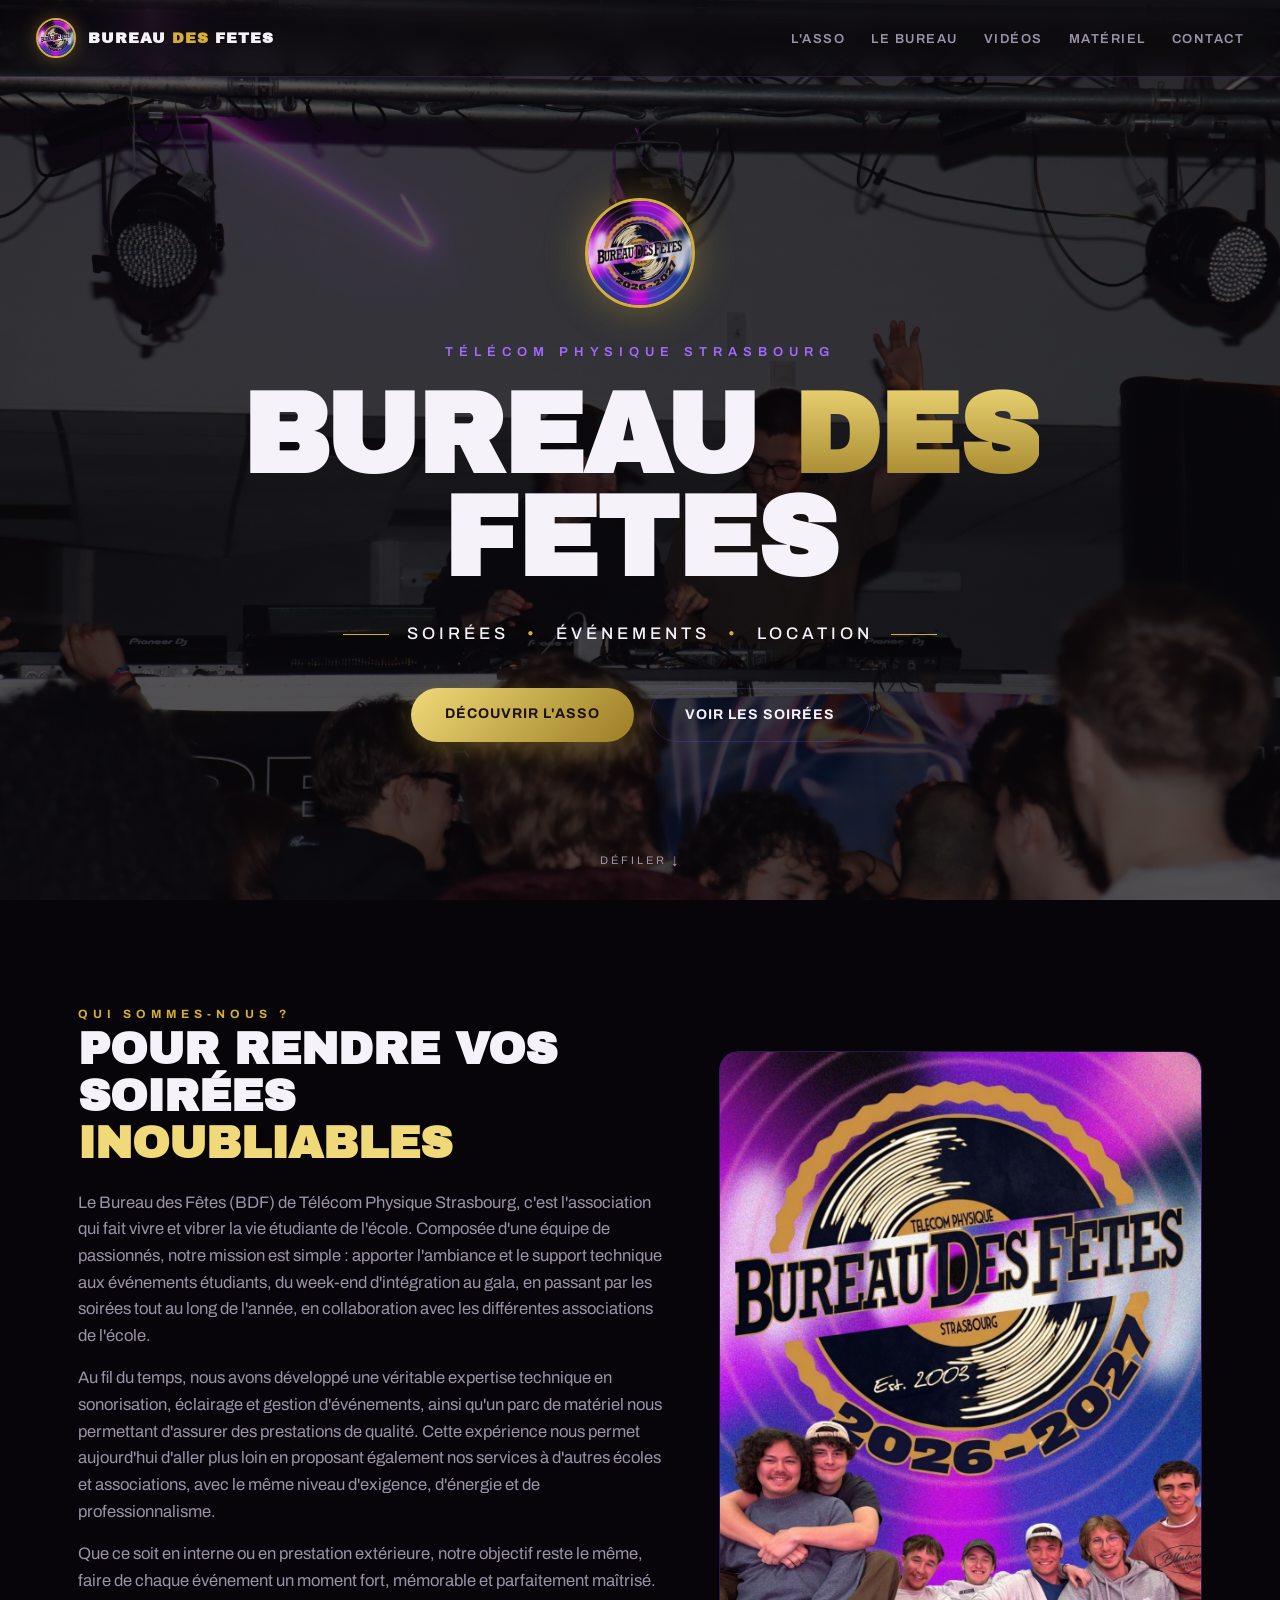
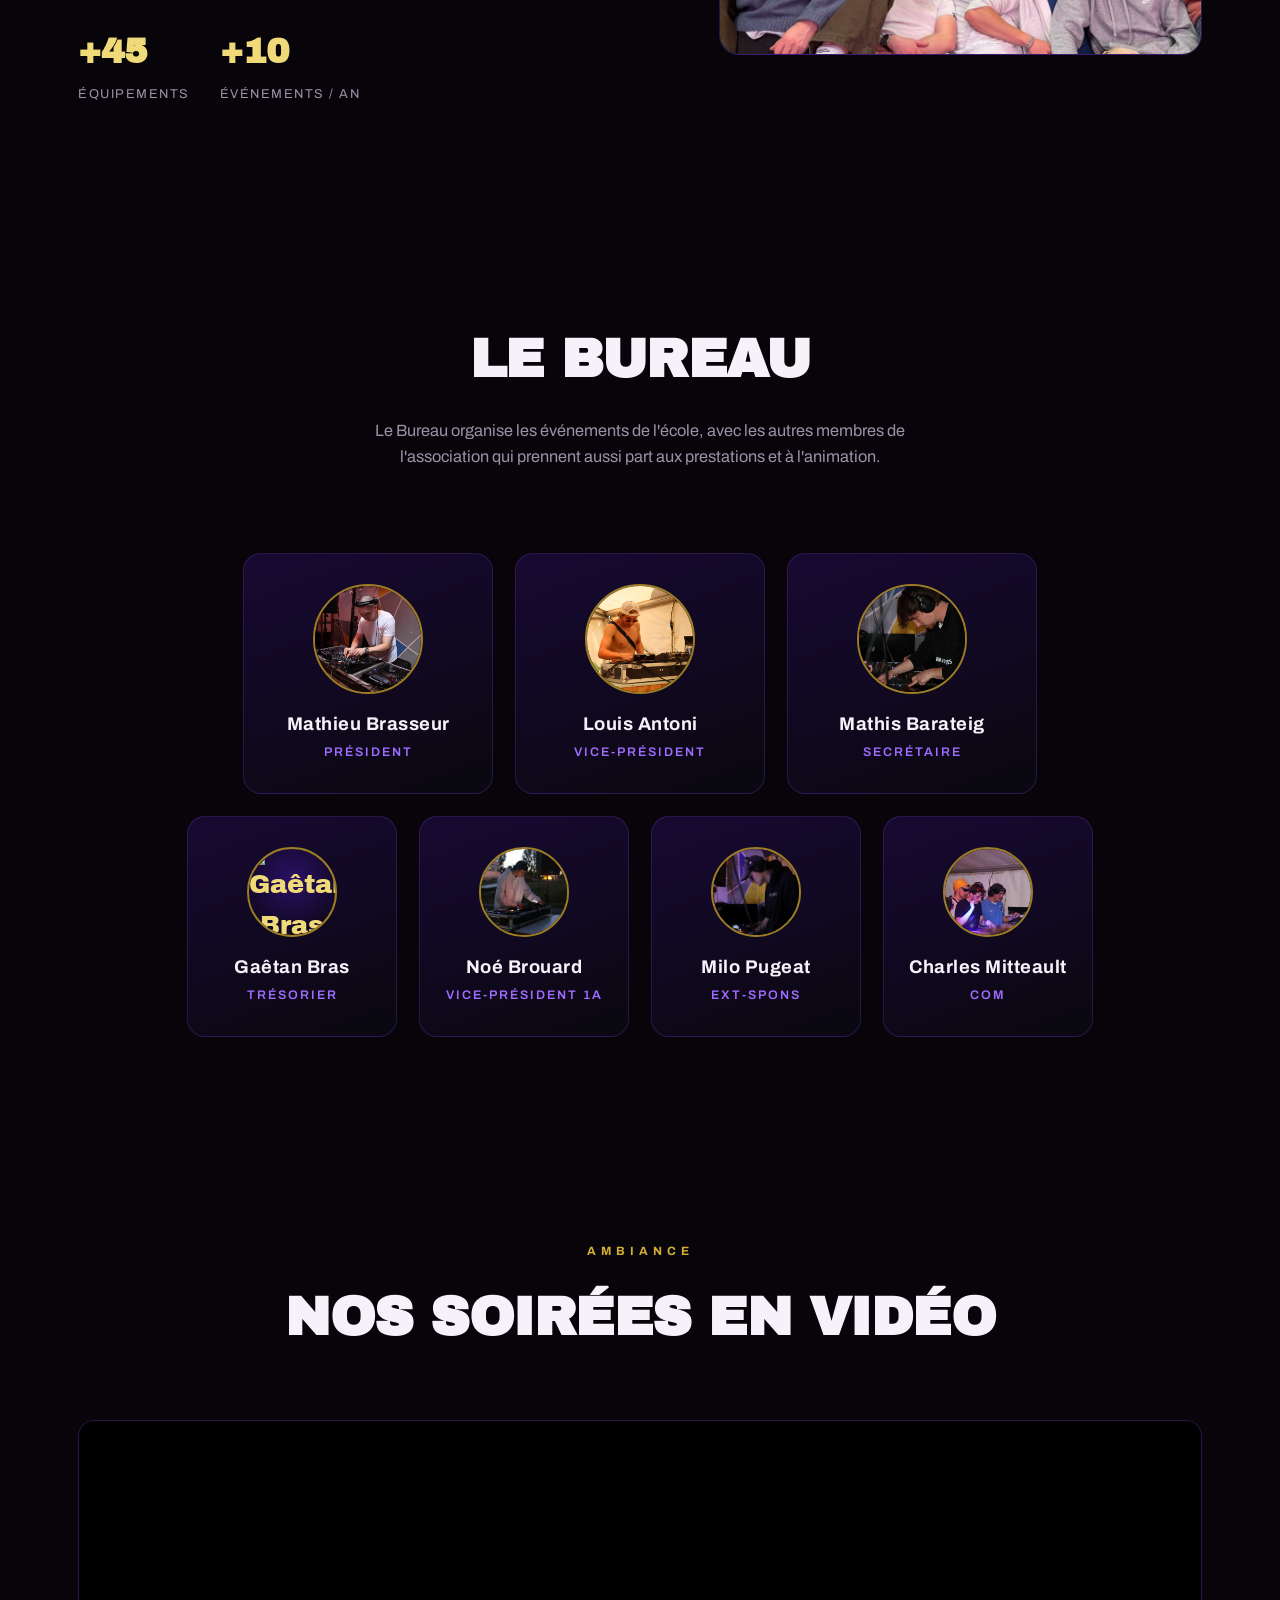
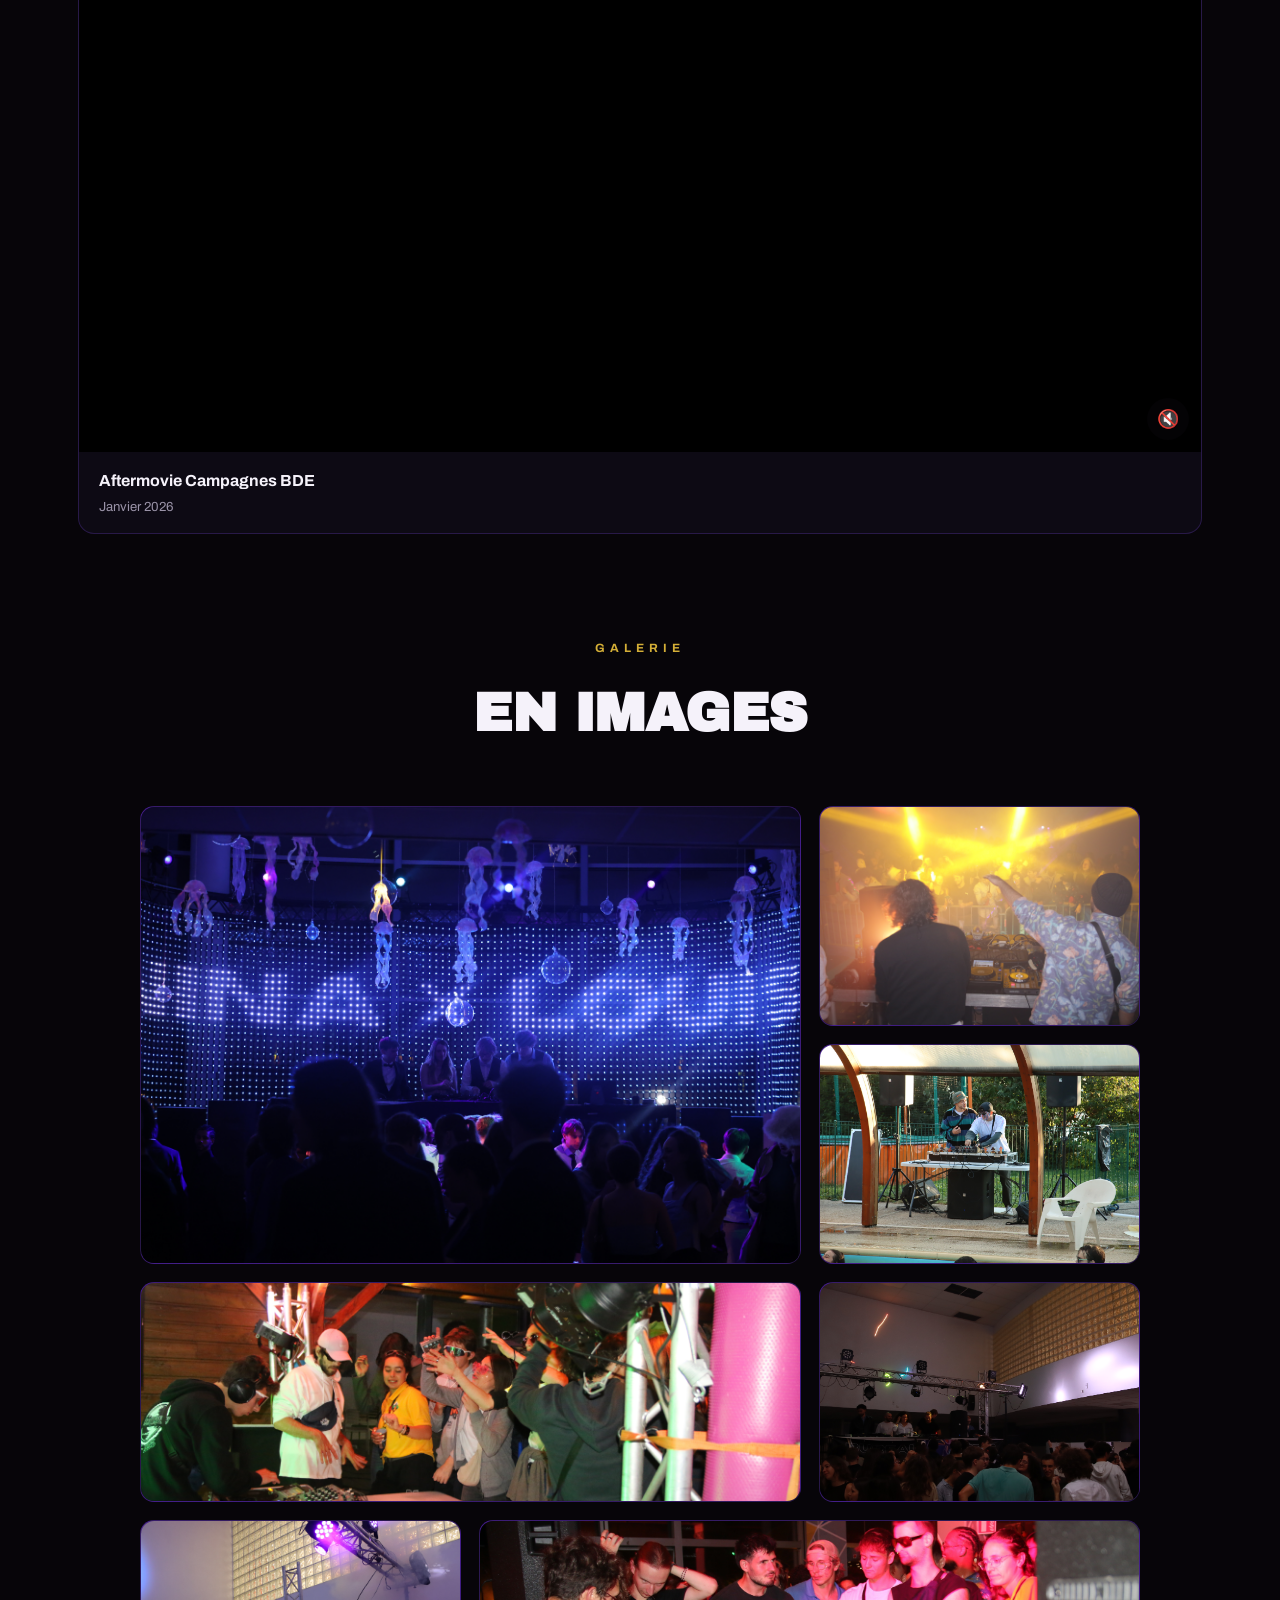
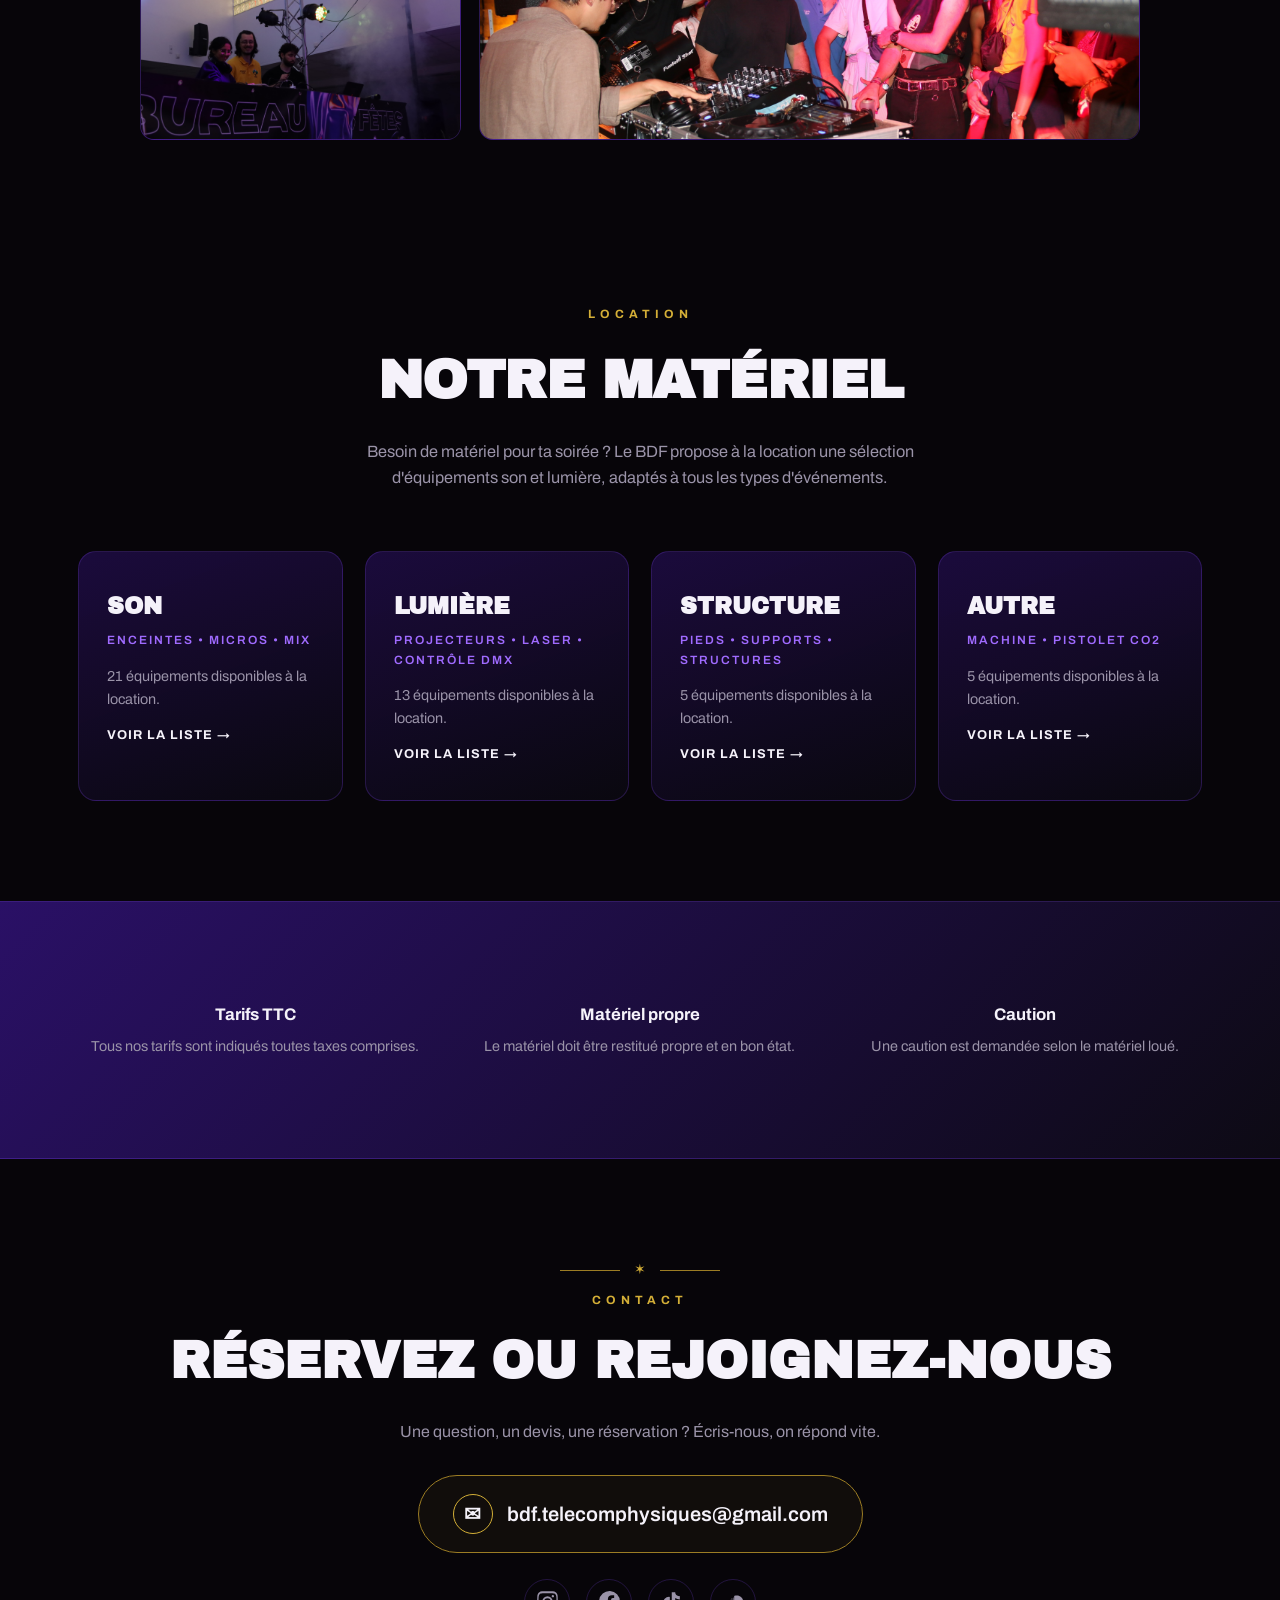
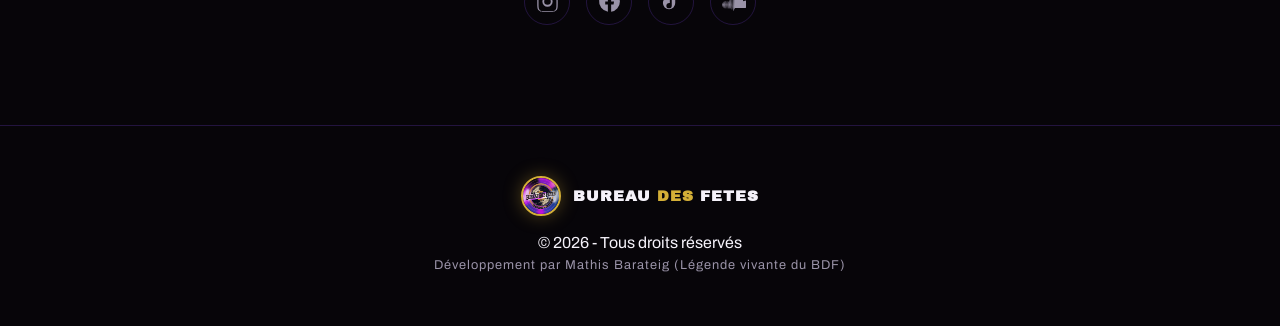
==== index.html @ 9fead6fb "initial commit" ====
<!DOCTYPE html>
<html lang="fr">
<head>
<meta charset="UTF-8">
<meta name="viewport" content="width=device-width, initial-scale=1.0">
<title>Bureau des Fetes — Télécom Physique Strasbourg</title>
<link rel="preconnect" href="https://fonts.googleapis.com">
<link rel="preconnect" href="https://fonts.gstatic.com" crossorigin>
<link href="https://fonts.googleapis.com/css2?family=Archivo:wght@400;500;600;700;800;900&family=Archivo+Black&display=swap" rel="stylesheet">
<link rel="stylesheet" href="style.css">
</head>
<body>
<div class="bg-fx"><div class="blob b1"></div><div class="blob b2"></div><div class="blob b3"></div></div>
<div class="grain"></div>
<nav id="nav"></nav>

<header class="hero">
  <div id="heroSeal"></div>
  <p class="eyebrow">Télécom Physique Strasbourg</p>
  <h1>Bureau <span class="gold">des </span>Fetes</h1>
  <div class="tagline"><span class="line"></span><span>Soirées</span><span class="dot">&bull;</span><span>Événements</span><span class="dot">&bull;</span><span>Location</span><span class="line"></span></div>
  <div class="cta-row">
    <a href="#asso" class="btn btn-gold">Découvrir l'asso</a>
    <a href="#videos" class="btn btn-ghost">Voir les soirées</a>
  </div>
  <div class="scroll-hint">Défiler &darr;</div>
</header>

<section id="asso">
  <div class="wrap">
    <div class="intro">
      <div>
        <span class="sec-tag">Qui sommes-nous ?</span>
        <h2>Pour rendre vos soirées <span class="gold">inoubliables</span></h2>
        <p>Le Bureau des Fêtes (BDF) de Télécom Physique Strasbourg, c'est l'association qui fait vivre et vibrer la vie étudiante de l'école.
        Composée d'une équipe de passionnés, notre mission est simple : apporter l'ambiance et le support technique aux événements étudiants, du week-end d'intégration au gala, en passant par les soirées tout au long de l'année, en collaboration avec les différentes associations de l'école.</p>
        <p>Au fil du temps, nous avons développé une véritable expertise technique en sonorisation, éclairage et gestion d'événements, ainsi qu'un parc de matériel nous permettant d'assurer 
        des prestations de qualité. Cette expérience nous permet aujourd'hui d'aller plus loin en proposant également nos services à d'autres écoles et associations, avec le même niveau d'exigence, d'énergie et de professionnalisme.</p>
        <p>Que ce soit en interne ou en prestation extérieure, notre objectif reste le même, faire de chaque événement un moment fort, mémorable et parfaitement maîtrisé.</p>

        <div class="stats">
          <div class="stat"><b>+45</b><span>Équipements</span></div>
          <div class="stat"><b>+10</b><span>Événements / an</span></div>
        </div>
      </div>
      <div class="intro-card"><img src="photos/Bureau/bureau_logo_BDF.jpeg"></div>
    </div>
  </div>
</section>

<section id="bureau">
  <div class="team">
    <div class="sec-head"><h2>Le Bureau</h2>
      <p>Le Bureau  organise les événements de l'école, avec les autres membres de l'association qui prennent aussi part aux prestations et à l'animation.</p></div>
  <div class="team-row">
    <div class="member big"><img src="photos/Bureau/Brasseur_BDF.JPG" class="avatar" alt="Mathieu Brasseur"><h4>Mathieu Brasseur</h4><div class="role">Président</div></div>
    <div class="member big"><img src="photos/Bureau/Louis_BDF.JPG" class="avatar" alt="Louis Antoni"><h4>Louis Antoni</h4><div class="role">Vice-président</div></div>
    <div class="member big"><img src="photos/Bureau/Barateig_BDF.JPG" class="avatar" alt="Mathis Barateig"><h4>Mathis Barateig</h4><div class="role">Secrétaire</div></div>
  </div>
  <!-- Rangée du bas : 4 cartes -->
  <div class="team-row">
    <div class="member"><img src="photos/Bureau/Gaetan_BDF.JPG" class="avatar" alt="Gaêtan Bras"><h4>Gaêtan Bras</h4><div class="role">Trésorier</div></div>
    <div class="member"><img src="photos/Bureau/Noe_BDF.JPG" class="avatar" alt="Noé Brouard"><h4>Noé Brouard</h4><div class="role">Vice-président 1A</div></div>
    <div class="member"><img src="photos/Bureau/Milo_BDF.JPG" class="avatar" alt="Milo Pugeat"><h4>Milo Pugeat</h4><div class="role">EXT-SPONS</div></div>
    <div class="member"><img src="photos/Bureau/Charle_BDF.JPG" class="avatar" alt="Charles Mitteault"><h4>Charles Mitteault</h4><div class="role">COM</div></div>
  </div>
</div>
  </div>
</section>



<section id="videos">
  <div class="wrap">
    <div class="sec-head"><span class="sec-tag">Ambiance</span><h2>Nos soirées en vidéo</h2></div>
    <div class="video-grid">

      
<div class="video">
  <div class="frame">
    <video src="photos/video/Aftermovie_campagne_BDE26_BDF.mp4" autoplay muted loop playsinline
           onclick="toggleSon(this)"></video>
    <button class="son-btn" onclick="toggleSon(this.previousElementSibling)">🔇</button>
  </div>
  <div class="cap"><b>Aftermovie Campagnes BDE</b><span>Janvier 2026</span></div>
</div>

  </div>
</section>

<section id="galerie">
  <div class="wrap">
    <div class="sec-head"><span class="sec-tag">Galerie</span><h2>En images</h2>
    <div class="gallery">
      <div class="photo"><img src="photos/galerie/Gala_TPS_BDF.JPG"></div><div class="photo"><img src="photos/galerie/BDF_2023.JPG"></div>
      <div class="photo"><img src="photos/galerie/pool_party_BDF.JPG"></div><div class="photo"><img src="photos/galerie/WEI_BDF_2024.JPG"></div>
      <div class="photo"><img src="photos/galerie/désinté_BDF_2024.JPG"></div><div class="photo"><img src="photos/galerie/poly_chim_BDF_2024.JPG"></div>
      <div class="photo"><img src="photos/galerie/Fouaille_BDF_2025.JPG" ></div>
    </div>
  </div>
</section>
<section id="materiel">
  <div class="wrap">
    <div class="sec-head"><span class="sec-tag">Location</span><h2>Notre matériel</h2>
    <p>Besoin de matériel pour ta soirée ? Le BDF propose à la location une sélection d'équipements son et lumière, adaptés à tous les types d'événements.</p></div>
    <div class="cats">
      <a class="cat" href="son.html">
        <h3>Son</h3>
        <div class="sub">Enceintes • Micros • Mix</div>
        <p>21 équipements disponibles à la location.</p>
        <div class="go">Voir la liste &rarr;</div>
      </a>
      <a class="cat" href="lumiere.html">
        <h3>Lumière</h3>
        <div class="sub">Projecteurs • Laser • Contrôle DMX</div>
        <p>13 équipements disponibles à la location.</p>
        <div class="go">Voir la liste &rarr;</div>
      </a>
      <a class="cat" href="structure.html">
        <h3>Structure</h3>
        <div class="sub">Pieds • Supports • Structures</div>
        <p>5 équipements disponibles à la location.</p>
        <div class="go">Voir la liste &rarr;</div>
      </a>
      <a class="cat" href="autre.html">
        <h3>Autre</h3>
        <div class="sub">Machine • Pistolet CO2</div>
        <p>5 équipements disponibles à la location.</p>
        <div class="go">Voir la liste &rarr;</div>
      </a>
    </div>
  </div>
</section>

<section class="info-band">
  <div class="wrap">
    <div class="info-item"><h4>Tarifs TTC</h4><p>Tous nos tarifs sont indiqués toutes taxes comprises.</p></div>
    <div class="info-item"><h4>Matériel propre</h4><p>Le matériel doit être restitué propre et en bon état.</p></div>
    <div class="info-item"><h4>Caution</h4><p>Une caution est demandée selon le matériel loué.</p></div>
  </div>
</section>

<section id="contact" class="contact">
  <div class="wrap">
    <div class="deco-sep"><span class="l"></span><span class="d">&#10038;</span><span class="l"></span></div>
    <span class="sec-tag">Contact</span>
    <h2 style="font-family:'Archivo Black';font-size:clamp(2rem,5vw,3.2rem);text-transform:uppercase;margin-top:10px">Réservez ou rejoignez-nous</h2>
    <p style="color:var(--gris);max-width:520px;margin:16px auto 0">Une question, un devis, une réservation ? Écris-nous, on répond vite.</p>
    <a class="mail" href="#" data-mail><span class="env">&#9993;</span><span class="mail-text"></span></a>
    <div class="socials">
      <a href="#" data-ig title="Instagram">IG</a>
      <a href="#" data-fb title="Facebook">FB</a>
      <a href="#" data-tk title="TikTok">TK</a>
      <a href="#" data-sc title="SoundCloud">SC</a>
    </div>
  </div>
</section>

<footer id="footer"></footer>
<script src="script.js"></script>
</body>
</html>
---- style.css ----
/* =========================================================
   BDF — feuille de style partagée par toutes les pages
   ========================================================= */
:root{
  --noir:#070509;--noir-2:#0d0a14;
  --violet:#5b1ec9;--violet-clair:#8a4dff;--violet-neon:#a06bff;--indigo:#2a1066;
  --or:#d4af37;--or-clair:#f0d978;--or-sombre:#9c7d24;
  --blanc:#f5f2fa;--gris:#9a93a8;--bordure:rgba(138,77,255,.22);
}
*{margin:0;padding:0;box-sizing:border-box}
html{scroll-behavior:smooth}
body{background:var(--noir);color:var(--blanc);font-family:'Archivo',sans-serif;line-height:1.6;overflow-x:hidden;position:relative;min-height:100vh}

/* fond animé */
.bg-fx{position:fixed;inset:0;z-index:0;overflow:hidden;pointer-events:none}
.blob{position:absolute;border-radius:50%;filter:blur(70px);opacity:.55;mix-blend-mode:screen;
  background:radial-gradient(circle at 30% 30%,var(--violet-neon),var(--violet) 40%,transparent 72%)}
.blob.b1{width:60vw;height:60vw;top:-22vw;right:-18vw;animation:float1 22s ease-in-out infinite}
.blob.b2{width:48vw;height:48vw;bottom:-18vw;left:-16vw;opacity:.32;animation:float2 28s ease-in-out infinite;
  background:radial-gradient(circle at 40% 40%,var(--or),var(--violet) 45%,transparent 70%)}
.blob.b3{width:34vw;height:34vw;top:55%;left:55%;opacity:.30;animation:float1 26s ease-in-out infinite reverse}
@keyframes float1{0%,100%{transform:translate(0,0) scale(1)}50%{transform:translate(-4vw,5vw) scale(1.12)}}
@keyframes float2{0%,100%{transform:translate(0,0) scale(1)}50%{transform:translate(5vw,-4vw) scale(1.15)}}
.grain{position:fixed;inset:0;z-index:1;pointer-events:none;opacity:.05;
  background-image:url("data:image/svg+xml,%3Csvg xmlns='http://www.w3.org/2000/svg' width='120' height='120'%3E%3Cfilter id='n'%3E%3CfeTurbulence type='fractalNoise' baseFrequency='.9' numOctaves='3'/%3E%3C/filter%3E%3Crect width='100%25' height='100%25' filter='url(%23n)'/%3E%3C/svg%3E")}
.wrap{max-width:1180px;margin:0 auto;padding:0 28px;position:relative;z-index:2}

/* NAV (injecté par script.js) */
nav{position:fixed;top:0;left:0;right:0;z-index:50;display:flex;align-items:center;justify-content:space-between;
  padding:18px 36px;background:rgba(7,5,9,.55);backdrop-filter:blur(14px);border-bottom:1px solid var(--bordure);transition:padding .3s}
nav.scrolled{padding:12px 36px;background:rgba(7,5,9,.85)}
.brand{display:flex;align-items:center;gap:12px;text-decoration:none;color:var(--blanc)}
.seal{width:40px;height:40px;border-radius:50%;flex:none;border:2px solid var(--or);object-fit:cover;
  background:radial-gradient(circle at 50% 40%,var(--indigo),var(--noir));display:grid;place-items:center;box-shadow:0 0 18px rgba(212,175,55,.35)}
.seal span{font-family:'Archivo Black';font-size:9px;color:var(--or-clair);letter-spacing:.5px}
.brand b{font-family:'Archivo Black';font-size:15px;letter-spacing:1px}
.brand b i{color:var(--or);font-style:normal}
.menu{display:flex;gap:26px;list-style:none}
.menu a{color:var(--gris);text-decoration:none;font-size:13px;font-weight:600;letter-spacing:1.5px;text-transform:uppercase;transition:color .25s;position:relative}
.menu a::after{content:'';position:absolute;left:0;bottom:-6px;height:2px;width:0;background:var(--or);transition:width .3s}
.menu a:hover,.menu a.active{color:var(--blanc)}.menu a:hover::after,.menu a.active::after{width:100%}
.burger{display:none;background:none;border:none;color:var(--blanc);font-size:24px;cursor:pointer}

/* HERO (accueil) */
header.hero{
  min-height:100vh;display:flex;flex-direction:column;justify-content:center;align-items:center;
  text-align:center;padding:120px 28px 80px;position:relative;z-index:2;
  background-image:
    linear-gradient(rgba(7,5,9,.70), rgba(7,5,9,.70)),
    url("photos/désinté_Brasseur_BDF_2025.JPG");
  background-size:cover;
  background-position:center;
}
.hero-seal{width:110px;height:110px;border-radius:50%;margin-bottom:34px;border:3px solid var(--or);object-fit:cover;
  background:radial-gradient(circle at 50% 38%,var(--indigo),var(--noir));display:grid;place-items:center;box-shadow:0 0 40px rgba(212,175,55,.4);animation:rise .9s ease both}
.hero-seal span{font-family:'Archivo Black';font-size:16px;color:var(--or-clair);line-height:1.05;text-shadow:0 1px 2px #000}
.eyebrow{font-size:13px;letter-spacing:6px;text-transform:uppercase;color:var(--violet-neon);margin-bottom:22px;font-weight:600;animation:rise .9s .1s ease both}
h1{font-family:'Archivo Black';font-size:clamp(2.8rem,9vw,7rem);line-height:.92;letter-spacing:-1px;text-transform:uppercase;animation:rise .9s .2s ease both}
h1 .gold{background:linear-gradient(180deg,var(--or-clair),var(--or-sombre));-webkit-background-clip:text;background-clip:text;color:transparent}
.tagline{display:flex;align-items:center;gap:18px;margin:30px 0 40px;font-size:clamp(.85rem,2vw,1.05rem);letter-spacing:4px;text-transform:uppercase;font-weight:500;animation:rise .9s .3s ease both}
.tagline .dot{color:var(--or)}.tagline .line{width:46px;height:1px;background:var(--or)}
.cta-row{display:flex;gap:16px;flex-wrap:wrap;justify-content:center;animation:rise .9s .4s ease both}
.btn{padding:15px 34px;border-radius:50px;font-weight:700;font-size:14px;letter-spacing:1px;text-transform:uppercase;text-decoration:none;transition:transform .2s,box-shadow .25s;cursor:pointer;border:none;display:inline-block}
.btn-gold{background:linear-gradient(135deg,var(--or-clair),var(--or-sombre));color:#1a1206;box-shadow:0 8px 26px rgba(212,175,55,.32)}
.btn-gold:hover{transform:translateY(-3px);box-shadow:0 12px 34px rgba(212,175,55,.5)}
.btn-ghost{background:transparent;color:var(--blanc);border:1.5px solid var(--bordure)}
.btn-ghost:hover{border-color:var(--violet-neon);transform:translateY(-3px);background:rgba(138,77,255,.08)}
.scroll-hint{position:absolute;bottom:30px;left:50%;transform:translateX(-50%);color:var(--gris);font-size:11px;letter-spacing:3px;text-transform:uppercase;animation:bob 2s ease-in-out infinite}
@keyframes rise{from{opacity:0;transform:translateY(26px)}to{opacity:1;transform:none}}
@keyframes bob{0%,100%{transform:translateX(-50%) translateY(0)}50%{transform:translateX(-50%) translateY(8px)}}

section{padding:100px 0;position:relative;z-index:2}
.sec-head{text-align:center;margin-bottom:60px}
.sec-tag{font-size:12px;letter-spacing:5px;text-transform:uppercase;color:var(--or);font-weight:700}
.sec-head h2{font-family:'Archivo Black';font-size:clamp(2rem,5vw,3.4rem);text-transform:uppercase;margin-top:10px;letter-spacing:-.5px}
.sec-head p{color:var(--gris);max-width:620px;margin:16px auto 0;font-size:1.02rem}

/* présentation */
.intro{display:grid;grid-template-columns:1.1fr .9fr;gap:50px;align-items:center}
.intro h2{font-family:'Archivo Black';font-size:clamp(1.8rem,4vw,2.8rem);text-transform:uppercase;line-height:1.05;margin-bottom:22px}
.intro h2 .gold{color:var(--or-clair)}
.intro p{color:var(--gris);margin-bottom:16px;font-size:1.04rem}
.stats{display:flex;gap:30px;margin-top:30px;flex-wrap:wrap}
.stat b{display:block;font-family:'Archivo Black';font-size:2.2rem;color:var(--or-clair)}
.stat span{font-size:.8rem;letter-spacing:1.5px;text-transform:uppercase;color:var(--gris)}
.intro-card{aspect-ratio:4/5;border-radius:20px;border:1px solid var(--bordure);background:linear-gradient(160deg,rgba(91,30,201,.4),rgba(13,10,20,.7));display:grid;place-items:center;text-align:center;padding:0;overflow:hidden}
.intro-card img{width:100%;height:100%;object-fit:contain}
.intro-card .big{font-family:'Archivo Black';font-size:clamp(3rem,8vw,5rem);background:linear-gradient(180deg,var(--violet-neon),var(--violet));-webkit-background-clip:text;background-clip:text;color:transparent}
/* bureau */
.team{display:flex;flex-direction:column;gap:22px}
.team-row{display:flex;flex-wrap:wrap;gap:22px;justify-content:center}
.team-row .member{flex:0 1 210px}          /* cartes du bas */
.team-row .member.big{flex:0 1 250px}      /* les 3 du haut, plus larges */
.member.big .avatar{width:110px;height:110px}  /* photos plus grandes en haut */
.member{text-align:center;padding:30px 20px;border-radius:18px;border:1px solid var(--bordure);background:linear-gradient(160deg,rgba(43,16,102,.45),rgba(13,10,20,.6));transition:transform .3s,border-color .3s,box-shadow .3s}
.member:hover{transform:translateY(-8px);border-color:var(--violet-neon);box-shadow:0 18px 44px rgba(91,30,201,.3)}
.avatar{width:90px;height:90px;border-radius:50%;margin:0 auto 16px;border:2px solid var(--or-sombre);object-fit:cover;background:radial-gradient(circle at 50% 35%,var(--indigo),var(--noir));display:grid;place-items:center;font-family:'Archivo Black';font-size:1.6rem;color:var(--or-clair)}
.member h4{font-size:1.15rem;letter-spacing:.5px}
.member .role{color:var(--violet-neon);font-size:.78rem;letter-spacing:2px;text-transform:uppercase;margin-top:4px;font-weight:600}



/* cartes catégories (accueil) -> cliquables */
.cats{display:grid;grid-template-columns:repeat(auto-fit,minmax(240px,1fr));gap:22px}
.cat{position:relative;padding:36px 28px;border-radius:18px;overflow:hidden;border:1px solid var(--bordure);text-decoration:none;color:var(--blanc);display:block;
  background:linear-gradient(160deg,rgba(43,16,102,.55),rgba(13,10,20,.6));transition:transform .3s,border-color .3s,box-shadow .3s}
.cat::before{content:'';position:absolute;inset:0;opacity:0;transition:opacity .3s;background:radial-gradient(circle at 80% 0%,rgba(160,107,255,.3),transparent 60%)}
.cat:hover{transform:translateY(-8px);border-color:var(--violet-neon);box-shadow:0 20px 50px rgba(91,30,201,.35)}.cat:hover::before{opacity:1}
.cat .icon{font-size:30px;margin-bottom:16px}
.cat h3{font-family:'Archivo Black';font-size:1.45rem;text-transform:uppercase}
.cat .sub{color:var(--violet-neon);font-size:12px;letter-spacing:2px;text-transform:uppercase;margin:6px 0 14px;font-weight:600}
.cat p{color:var(--gris);font-size:.9rem}
.cat .from{margin-top:16px;font-size:.85rem;color:var(--or-clair);font-weight:600}
.cat .go{margin-top:14px;font-size:.8rem;letter-spacing:1px;text-transform:uppercase;color:var(--blanc);font-weight:700}

/* page catégorie : en-tête */
.cat-hero{padding:140px 0 40px;text-align:center;position:relative;z-index:2}
.cat-hero .icon{font-size:42px}
.cat-hero h1{font-size:clamp(2.4rem,7vw,4.5rem);margin-top:10px}
.cat-hero .sub{color:var(--violet-neon);letter-spacing:3px;text-transform:uppercase;font-weight:600;margin-top:12px;font-size:.9rem}
.cat-switch{display:flex;gap:10px;justify-content:center;flex-wrap:wrap;margin:34px 0 10px}
.cat-switch a{padding:9px 20px;border-radius:50px;border:1px solid var(--bordure);text-decoration:none;color:var(--gris);font-size:13px;font-weight:600;letter-spacing:1px;text-transform:uppercase;transition:all .25s}
.cat-switch a:hover{color:var(--blanc);border-color:var(--violet-neon)}
.cat-switch a.active{background:linear-gradient(135deg,var(--or-clair),var(--or-sombre));color:#1a1206;border-color:transparent}

/* grille matériel avec photo */
.grid{display:grid;grid-template-columns:repeat(auto-fill,minmax(230px,1fr));gap:20px;padding-bottom:30px}
.card{border-radius:16px;overflow:hidden;border:1px solid var(--bordure);background:linear-gradient(160deg,rgba(43,16,102,.35),rgba(13,10,20,.6));transition:transform .3s,border-color .3s,box-shadow .3s;display:flex;flex-direction:column}
.card:hover{transform:translateY(-6px);border-color:var(--violet-neon);box-shadow:0 18px 44px rgba(91,30,201,.3)}
.card .body{padding:18px 20px;display:flex;flex-direction:column;gap:4px;flex:1}
.card .desc{font-size:.72rem;letter-spacing:2px;text-transform:uppercase;color:var(--violet-neon);font-weight:600}
.card .model{font-family:'Archivo Black';font-size:1.05rem;line-height:1.2}
.card .brand{color:var(--gris);font-size:.85rem}
.card .price{margin-top:auto;padding-top:12px;font-family:'Archivo Black';color:var(--or-clair);font-size:1.25rem}
.card .price small{font-family:'Archivo';font-weight:500;color:var(--gris);font-size:.72rem;letter-spacing:1px}
.card .ph{aspect-ratio:4/3;position:relative;display:grid;place-items:center;
  background:radial-gradient(circle at 50% 35%,rgba(91,30,201,.35),rgba(13,10,20,.95));
  border-bottom:1px solid var(--bordure)}
.card .ph img{position:absolute;inset:0;width:100%;height:100%;object-fit:contain;padding:16px}

/* vidéos */
.video-grid{display:grid;grid-template-columns:repeat(auto-fit,minmax(320px,1fr));gap:24px}
.video{border-radius:16px;overflow:hidden;border:1px solid var(--bordure);background:var(--noir-2);transition:transform .3s,border-color .3s}
.video:hover{transform:translateY(-6px);border-color:var(--violet-neon)}
.video .frame{position:relative;aspect-ratio:16/9;background:#000}
.video iframe,.video video{position:absolute;inset:0;width:100%;height:100%;border:0;object-fit:hidden}
.video .cap{padding:16px 20px}
.video .cap b{font-size:1rem}.video .cap span{display:block;color:var(--gris);font-size:.82rem;margin-top:2px}
.son-btn{position:absolute;bottom:12px;right:12px;z-index:3;
  width:42px;height:42px;border-radius:50%;border:none;cursor:pointer;
  background:rgba(7,5,9,.6);backdrop-filter:blur(6px);font-size:18px;
  display:grid;place-items:center;transition:transform .2s,background .2s}
.son-btn:hover{transform:scale(1.1);background:rgba(7,5,9,.85)}

/* galerie */
.gallery{display:grid;grid-template-columns:repeat(auto-fit,minmax(160px,1fr));gap:14px}
.photo{border-radius:14px;border:1px solid var(--bordure);overflow:hidden;position:relative;background:linear-gradient(140deg,rgba(91,30,201,.5),rgba(13,10,20,.7));transition:transform .3s}
.photo:hover{transform:scale(1.03)}
.photo img{position:absolute;inset:0;width:100%;height:100%;object-fit:cover}
.photo span{display:grid;place-items:center;height:100%;color:var(--violet-neon);font-size:2rem;opacity:.5}
.gallery{display:grid;grid-template-columns:repeat(3,1fr);grid-auto-rows:220px;gap:18px;max-width:1000px;margin:50px auto 0;grid-auto-flow:dense}
.gallery .photo:nth-child(1){grid-column:span 2;grid-row:span 2}
.gallery .photo:nth-child(4){grid-column:span 2}
.gallery .photo:nth-child(7){grid-column:span 2}
#galerie{min-height:70vh;display:flex;align-items:center;padding:0}
#galerie .wrap{width:100%}

/* bande info */
.info-band{background:linear-gradient(135deg,var(--indigo),var(--noir-2));border-top:1px solid var(--bordure);border-bottom:1px solid var(--bordure)}
.info-band .wrap{display:grid;grid-template-columns:repeat(auto-fit,minmax(220px,1fr));gap:30px;text-align:center}
.info-item .ico{font-size:26px;margin-bottom:12px}
.info-item h4{font-size:1.05rem;margin-bottom:6px}.info-item p{color:var(--gris);font-size:.9rem}

/* contact */
.contact{text-align:center}
.mail{display:inline-flex;align-items:center;gap:14px;margin-top:30px;padding:18px 34px;border-radius:50px;border:1px solid var(--or-sombre);text-decoration:none;color:var(--blanc);font-size:clamp(.95rem,2.5vw,1.25rem);font-weight:600;transition:all .25s;background:rgba(212,175,55,.05)}
.mail:hover{background:rgba(212,175,55,.12);border-color:var(--or);transform:translateY(-3px);box-shadow:0 10px 30px rgba(212,175,55,.2)}
.mail .env{width:40px;height:40px;border-radius:50%;border:1px solid var(--or);display:grid;place-items:center;flex:none}
.socials{display:flex;gap:16px;justify-content:center;margin-top:26px}
.socials a{width:46px;height:46px;border-radius:50%;border:1px solid var(--bordure);display:grid;place-items:center;color:var(--gris);text-decoration:none;transition:all .25s;font-weight:700}
.socials a:hover{border-color:var(--violet-neon);color:var(--blanc);transform:translateY(-3px)}
.deco-sep{display:flex;align-items:center;justify-content:center;gap:14px;margin:0 auto 4px}
.deco-sep .l{width:60px;height:1px;background:var(--or-sombre)}.deco-sep .d{color:var(--or);font-size:14px}

footer{text-align:center;padding:50px 28px;border-top:1px solid var(--bordure);position:relative;z-index:2}
footer .brand{justify-content:center;margin-bottom:14px}
footer small{color:var(--gris);font-size:.8rem;letter-spacing:1px}

@media(max-width:820px){.intro{grid-template-columns:1fr;gap:30px}.intro-card{aspect-ratio:16/10}}
@media(max-width:760px){
  .menu{display:none;position:absolute;top:100%;left:0;right:0;flex-direction:column;gap:0;background:rgba(7,5,9,.97);padding:10px 0;border-bottom:1px solid var(--bordure)}
  .menu.open{display:flex}.menu li{padding:14px 36px;border-top:1px solid var(--bordure)}
  .burger{display:block}nav{padding:16px 24px}
  .tagline{flex-wrap:wrap;gap:10px}.tagline .line{display:none}
}
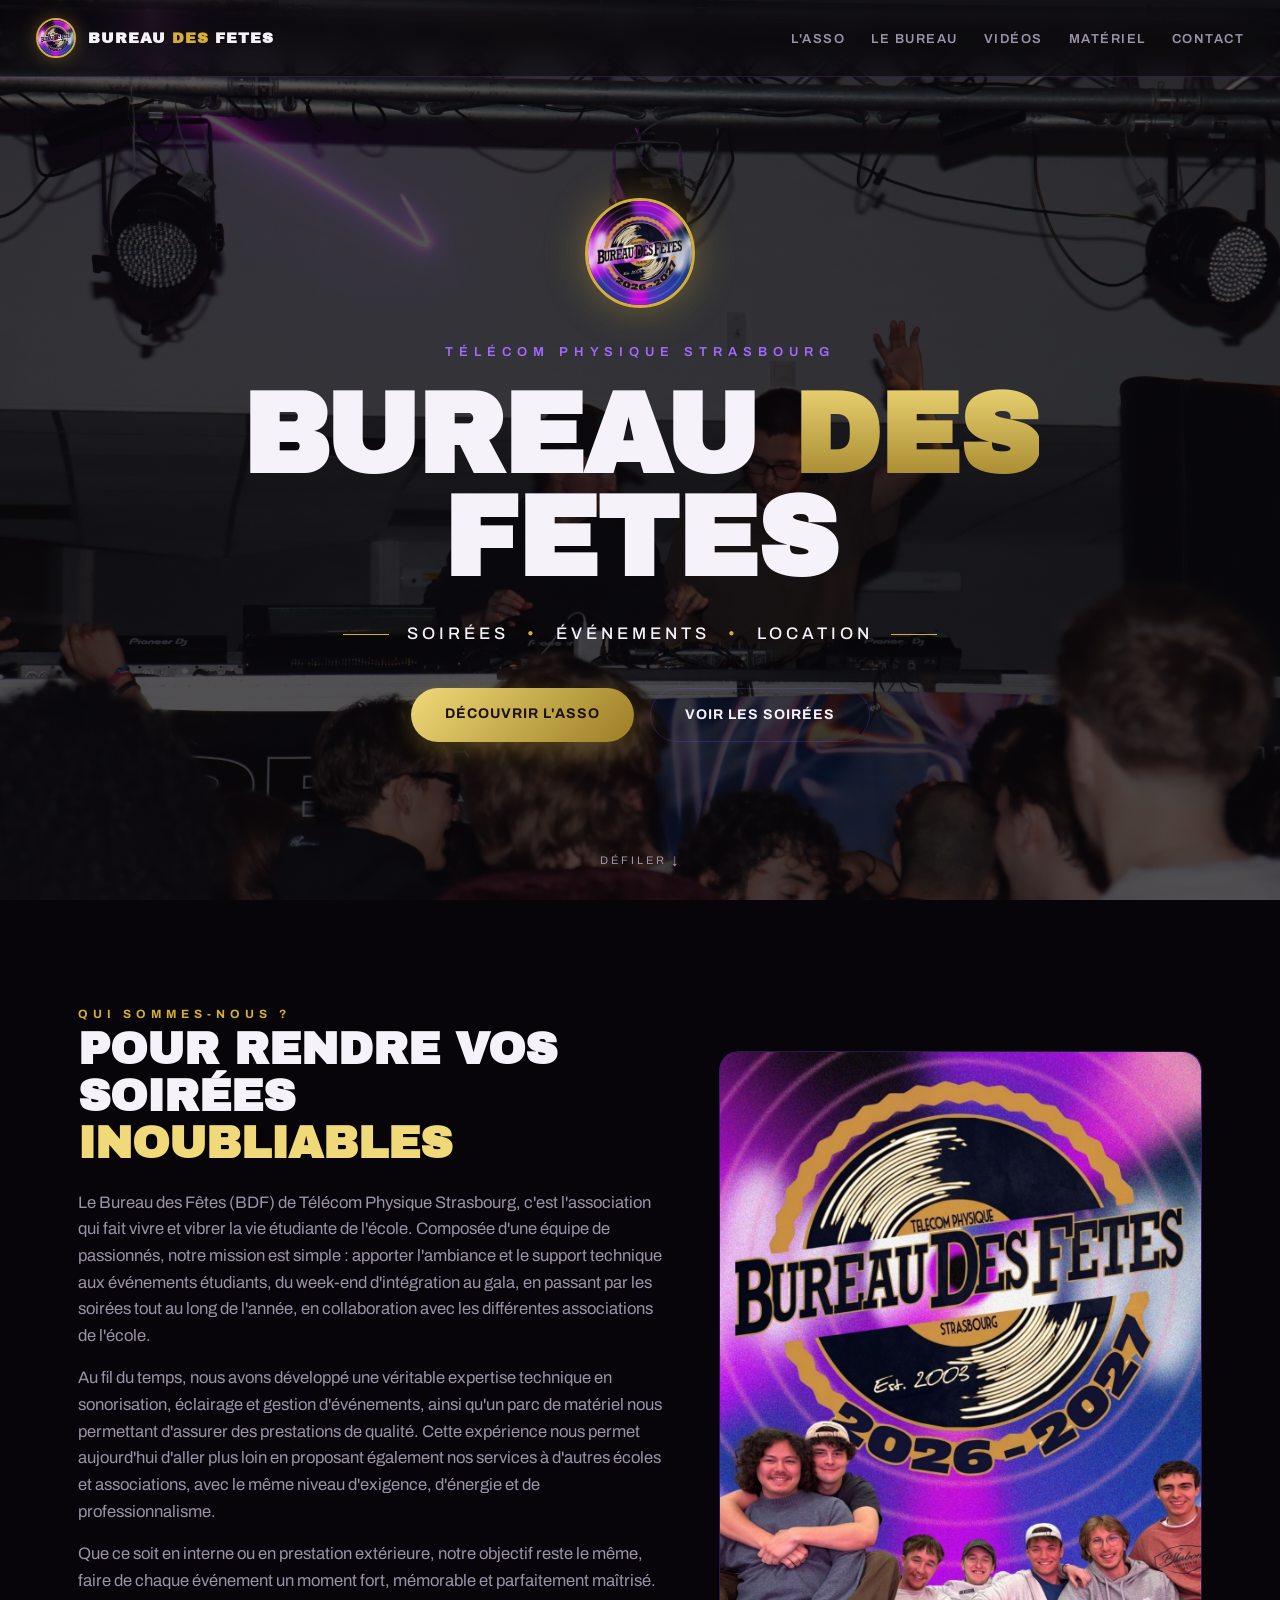
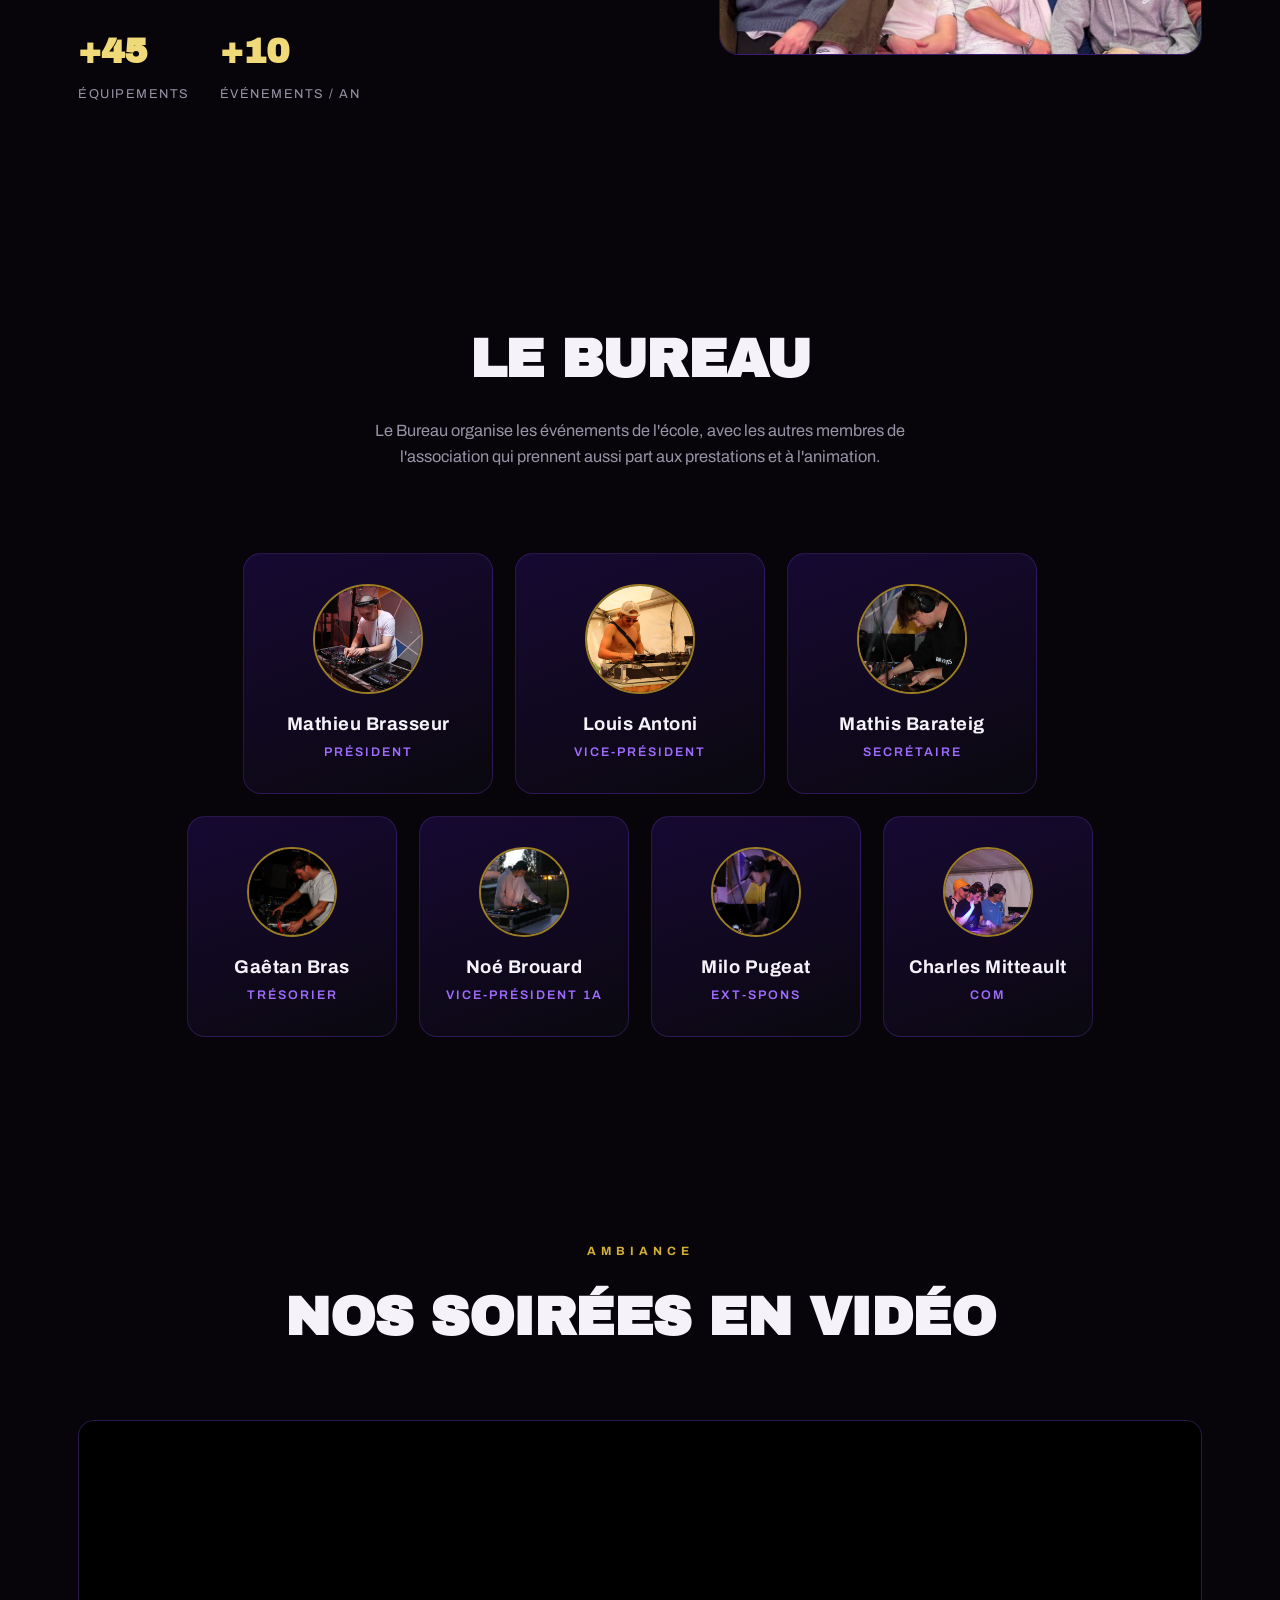
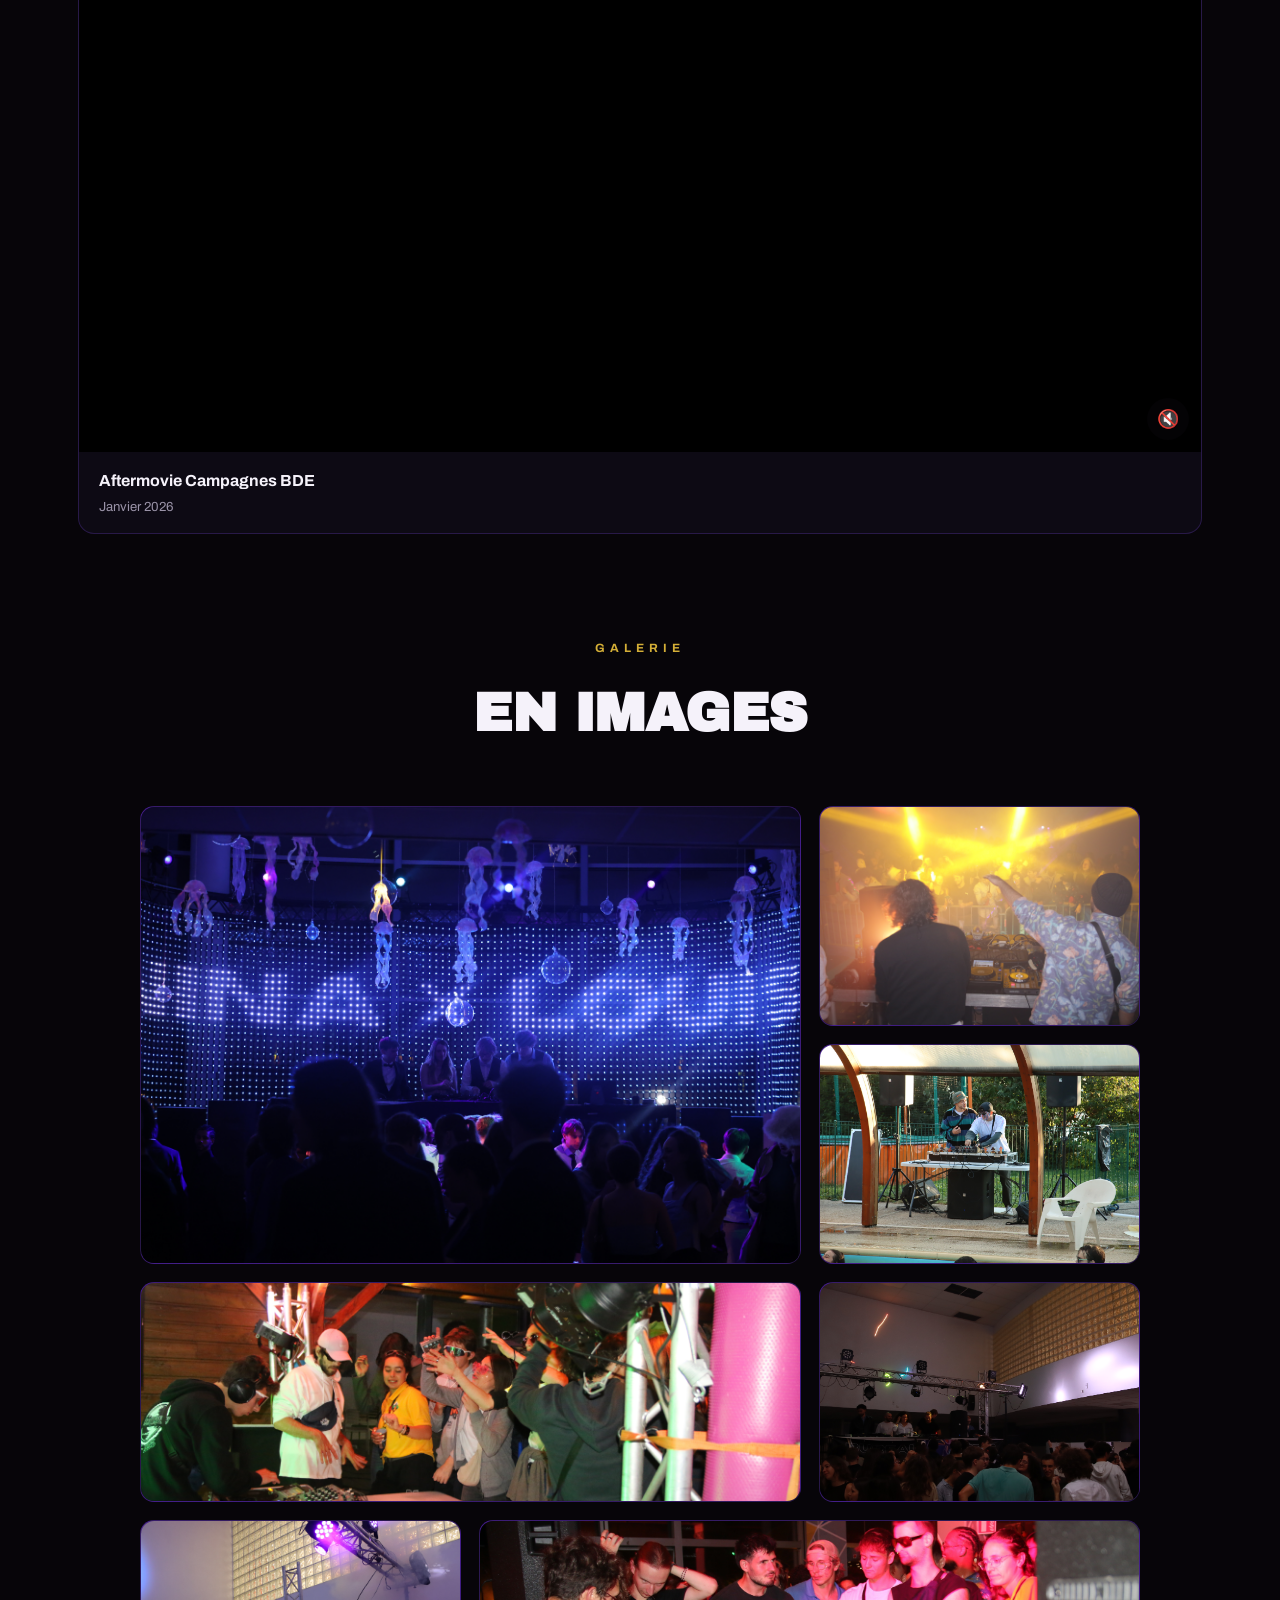
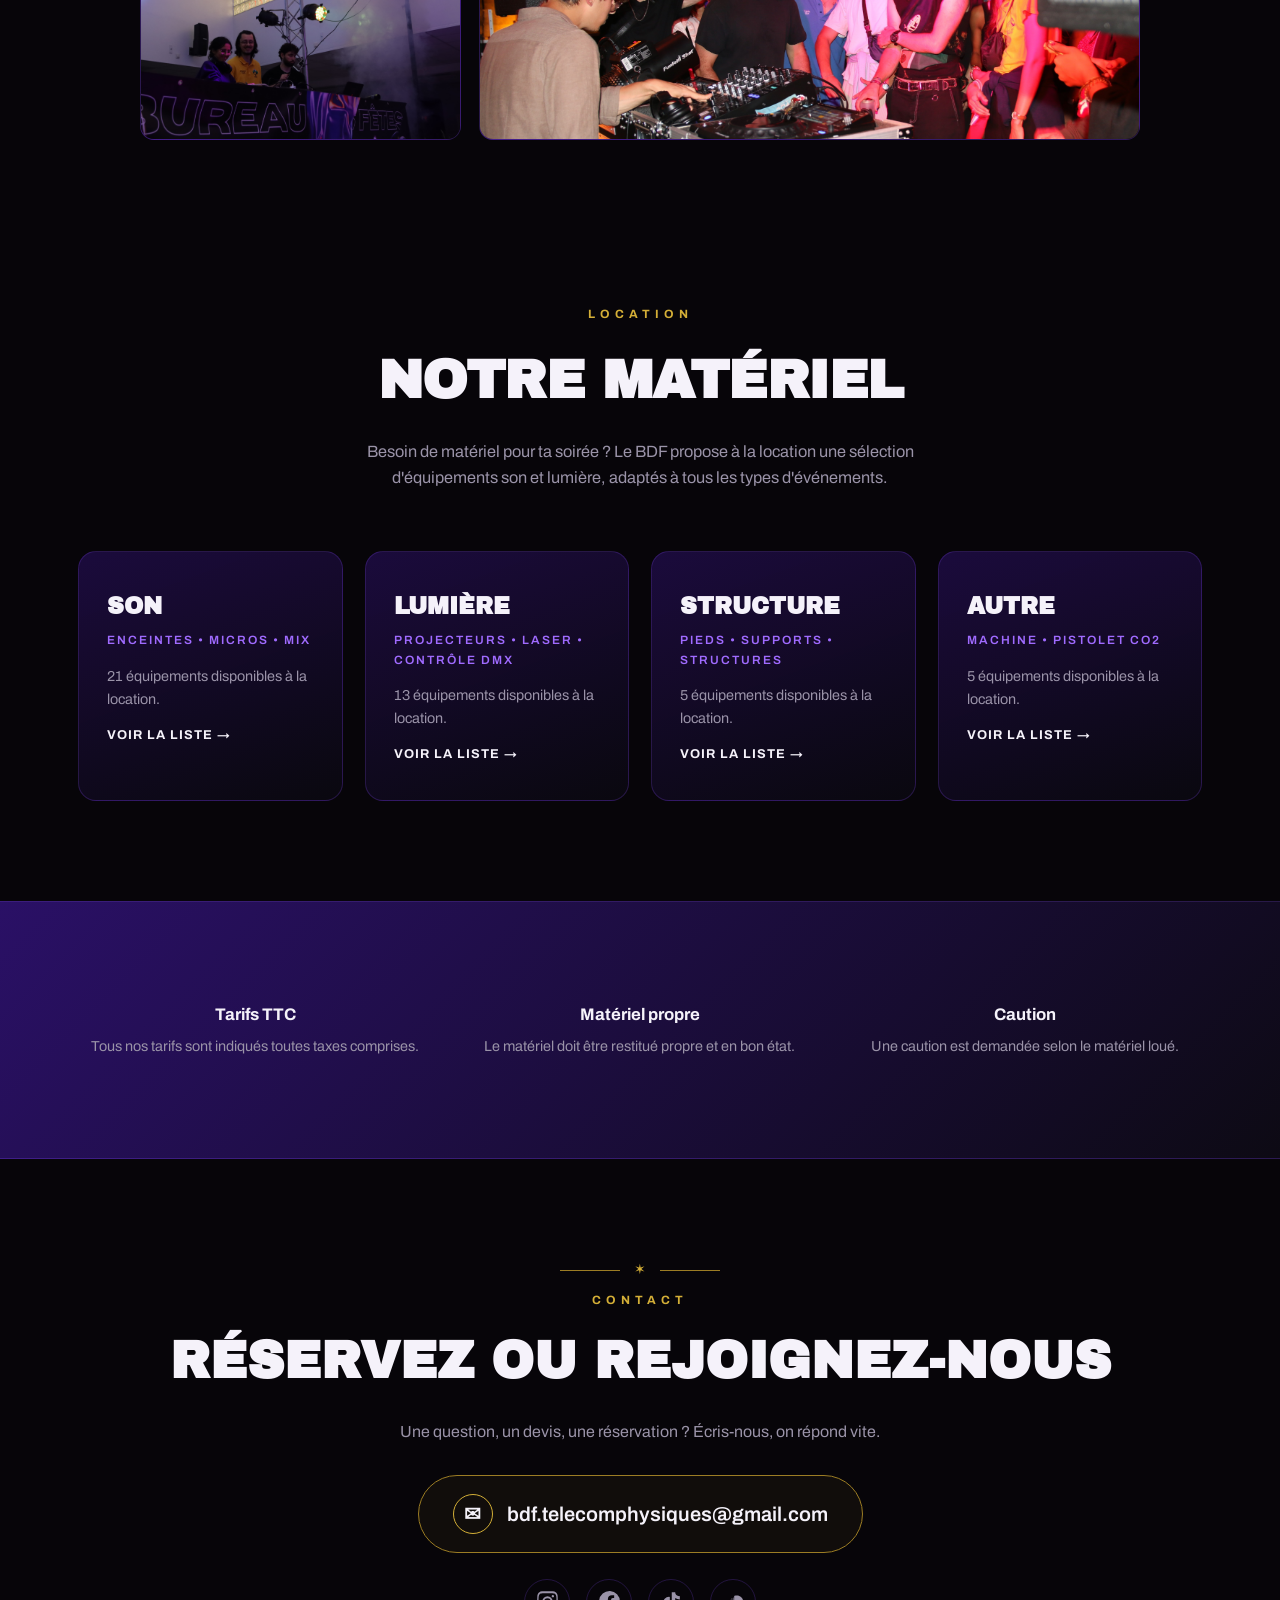
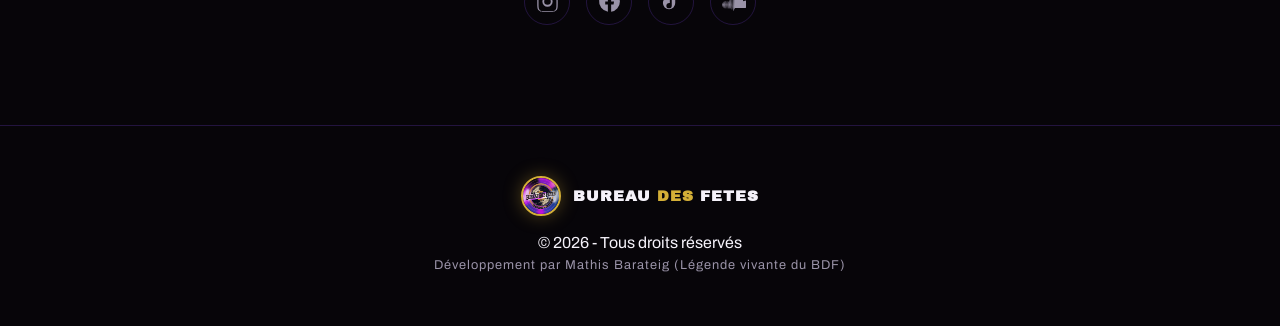
==== commit 11b31be0: "Fix image file extension for Gaêtan Bras Updated image file extension for Gaêtan Bras." ====
--- a/index.html
+++ b/index.html
@@ -59,7 +59,7 @@
   </div>
   <!-- Rangée du bas : 4 cartes -->
   <div class="team-row">
-    <div class="member"><img src="photos/Bureau/Gaetan_BDF.JPG" class="avatar" alt="Gaêtan Bras"><h4>Gaêtan Bras</h4><div class="role">Trésorier</div></div>
+    <div class="member"><img src="photos/Bureau/Gaetan_BDF.jpg" class="avatar" alt="Gaêtan Bras"><h4>Gaêtan Bras</h4><div class="role">Trésorier</div></div>
     <div class="member"><img src="photos/Bureau/Noe_BDF.JPG" class="avatar" alt="Noé Brouard"><h4>Noé Brouard</h4><div class="role">Vice-président 1A</div></div>
     <div class="member"><img src="photos/Bureau/Milo_BDF.JPG" class="avatar" alt="Milo Pugeat"><h4>Milo Pugeat</h4><div class="role">EXT-SPONS</div></div>
     <div class="member"><img src="photos/Bureau/Charle_BDF.JPG" class="avatar" alt="Charles Mitteault"><h4>Charles Mitteault</h4><div class="role">COM</div></div>
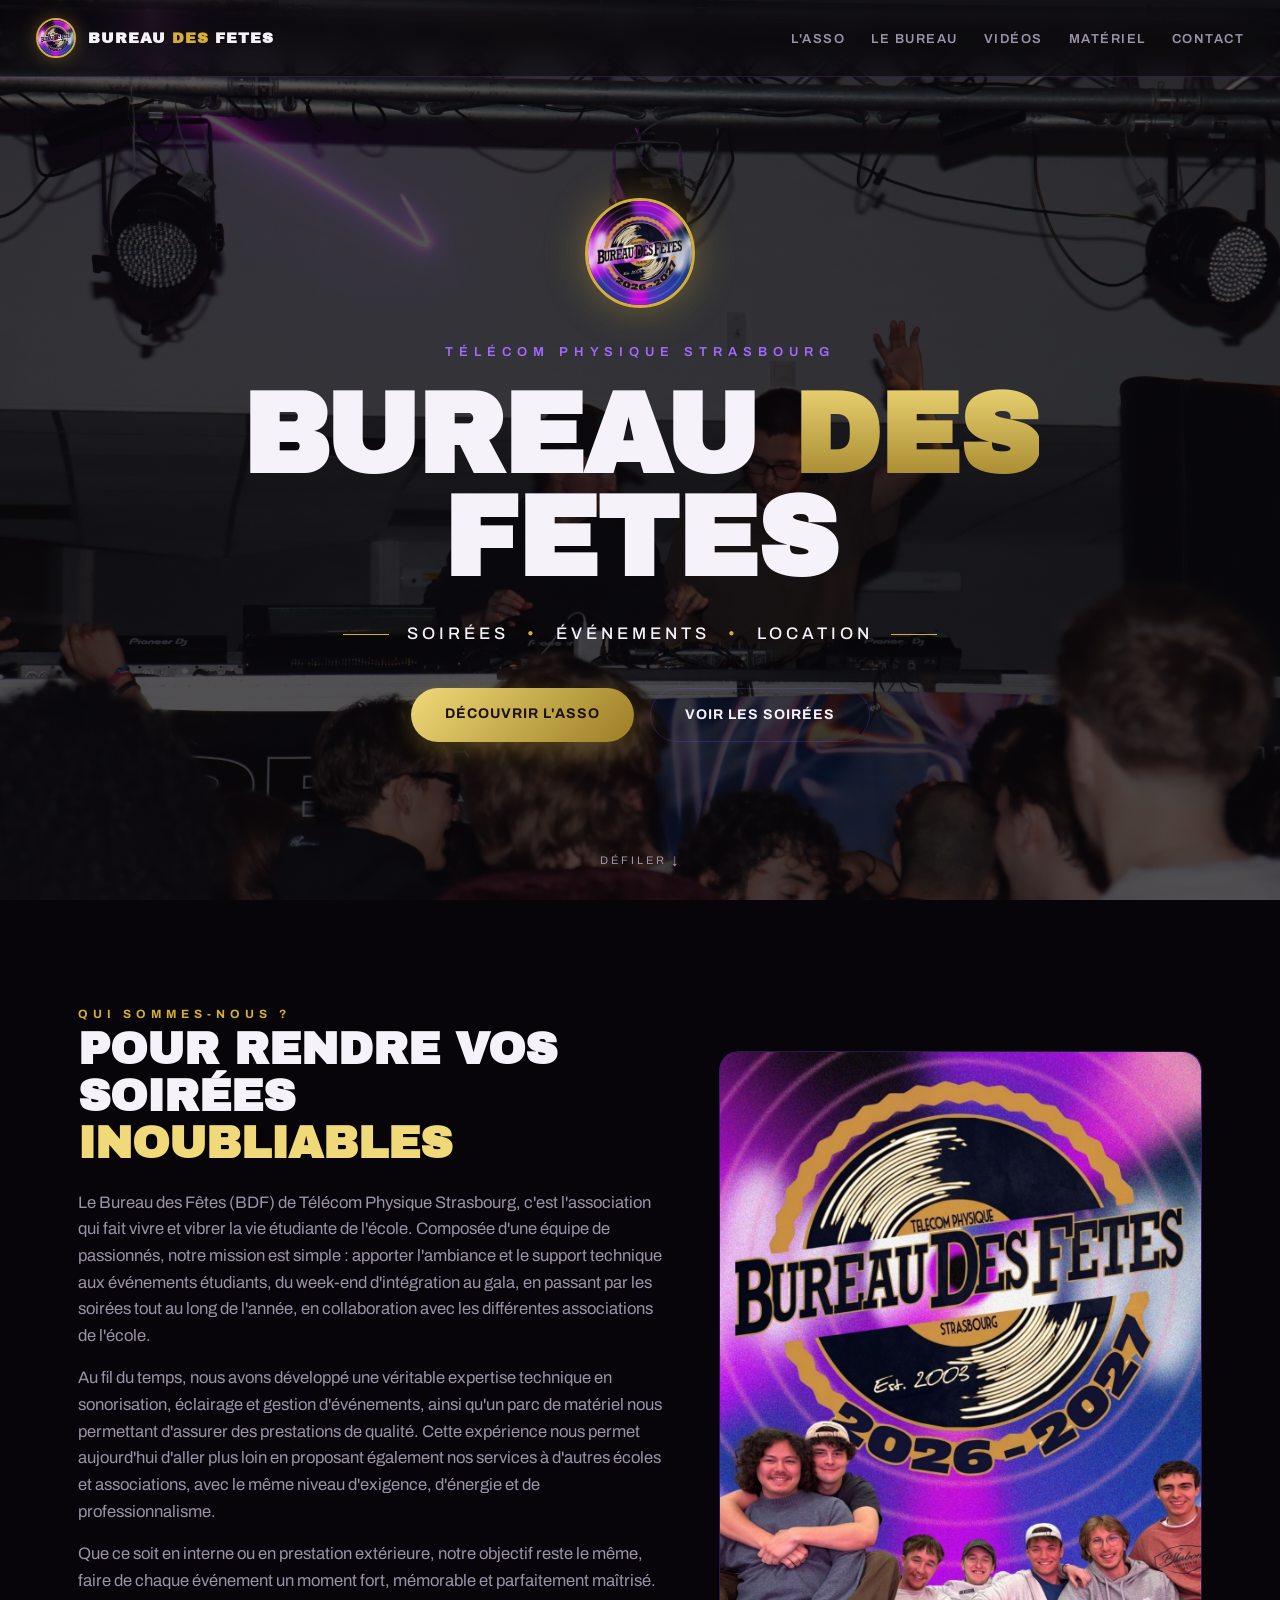
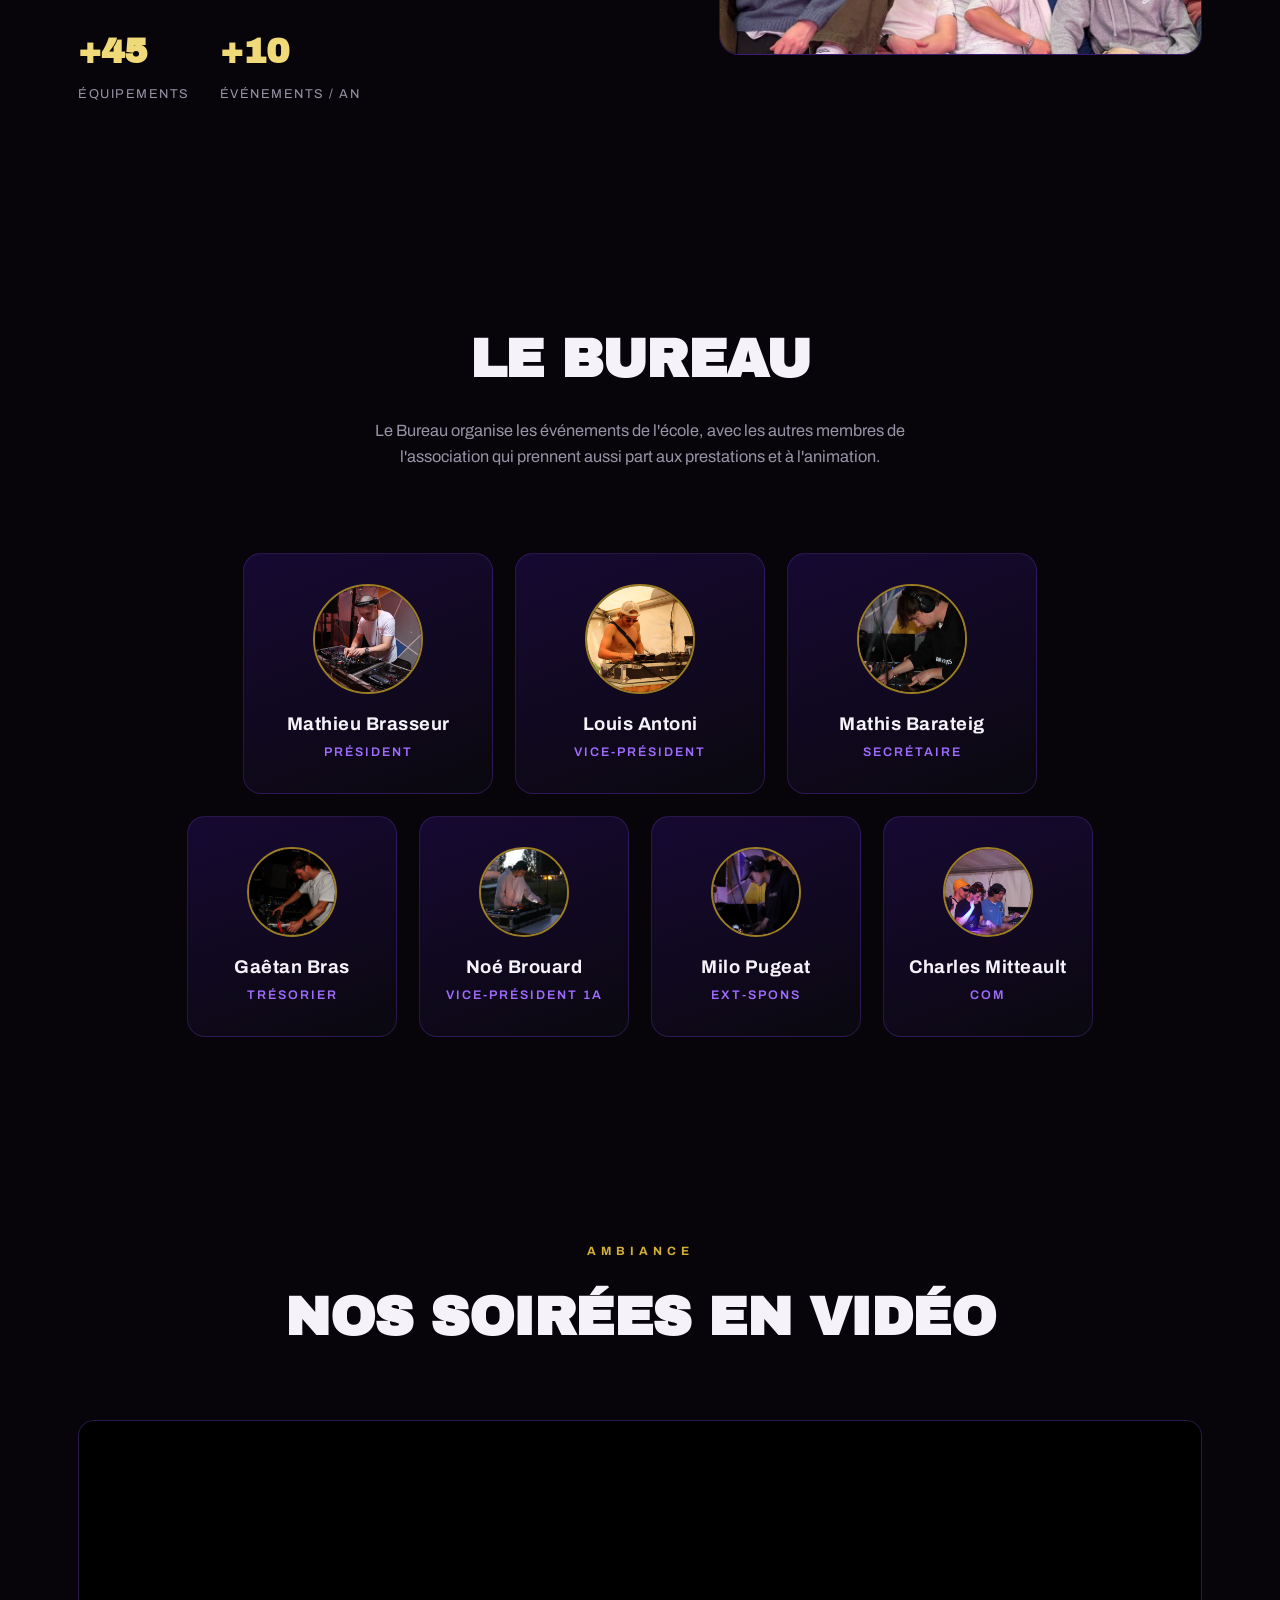
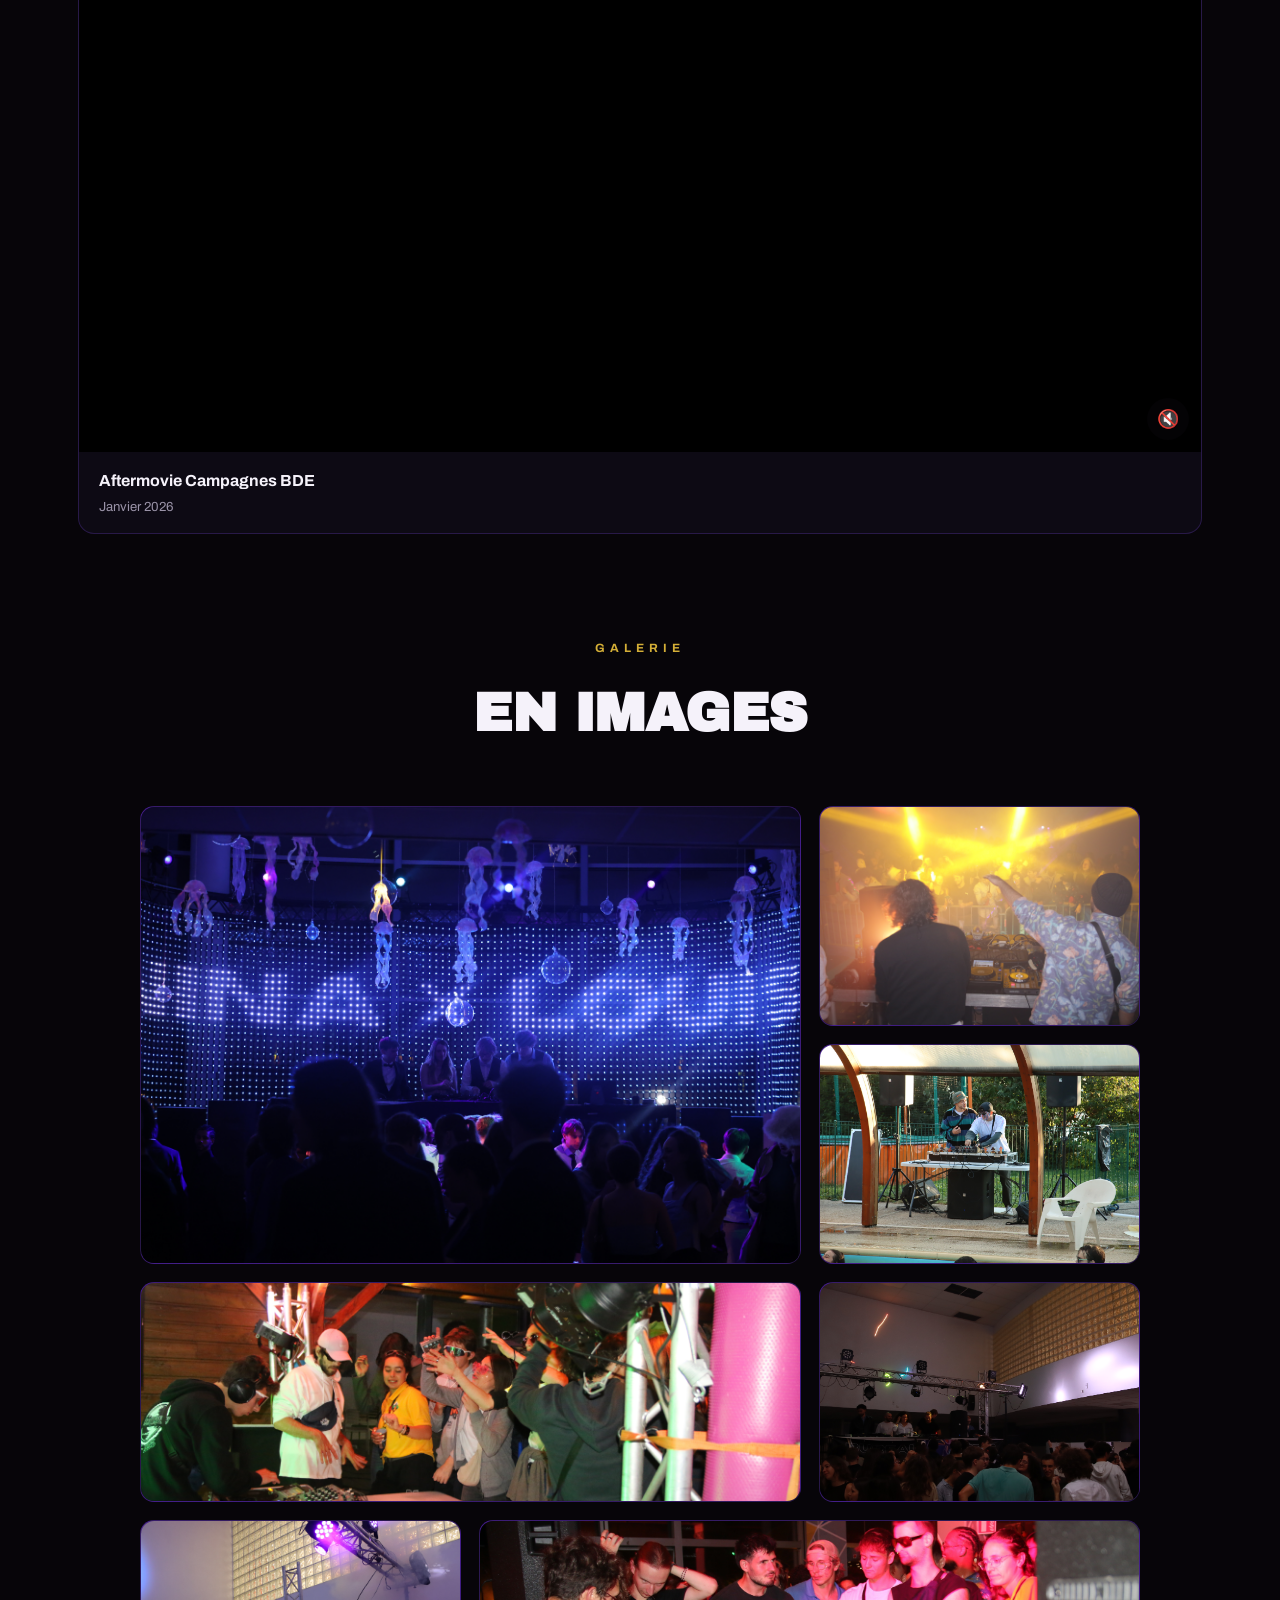
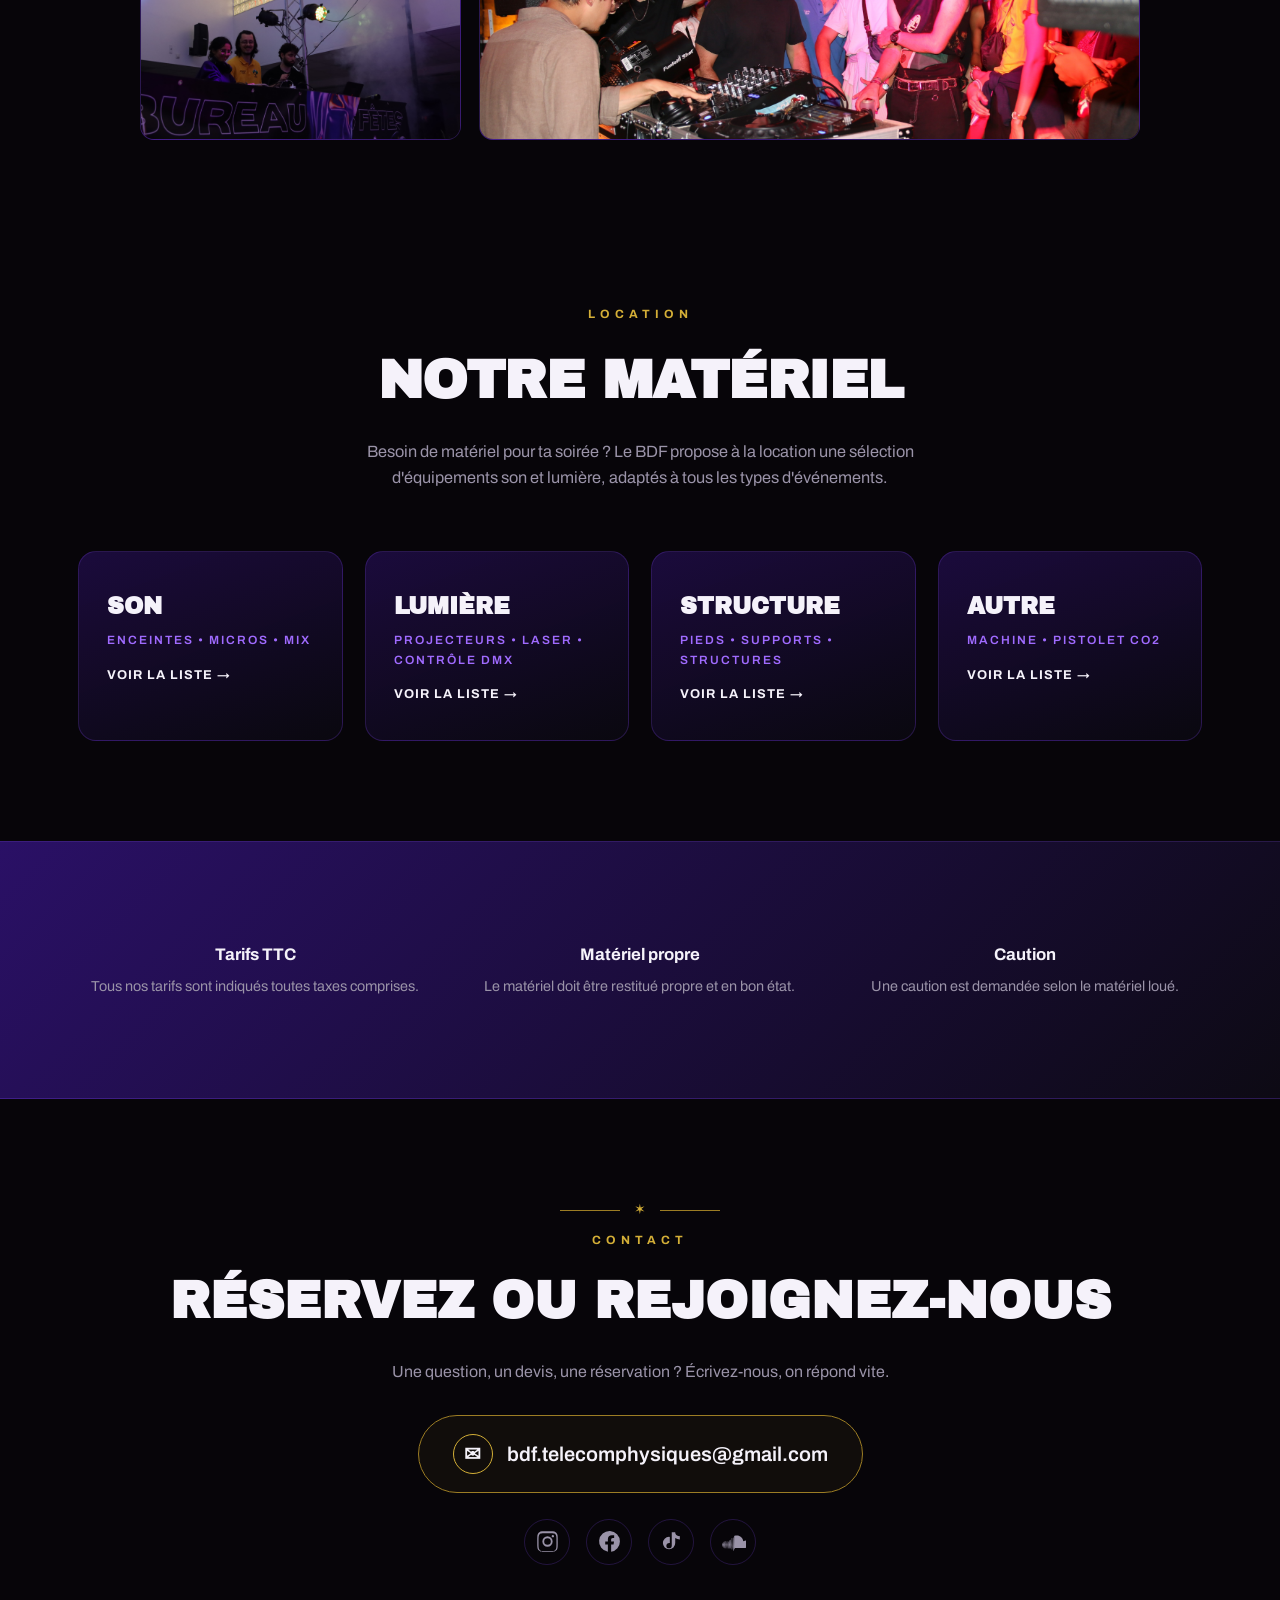
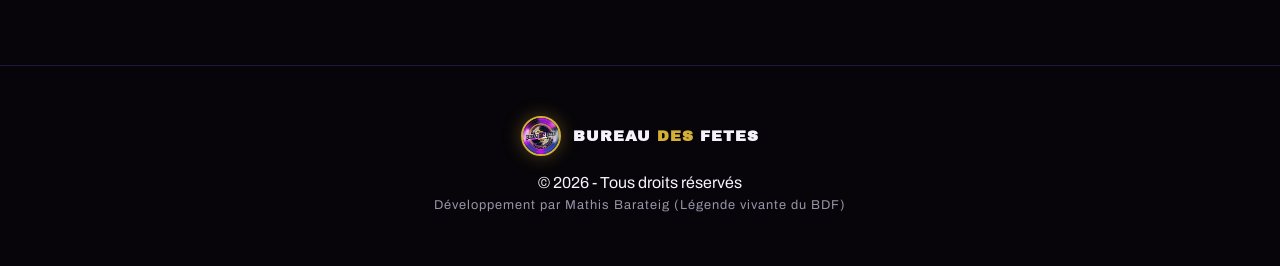
==== commit d04569c2: "Remove equipment availability text and update contact phrasing Updated text for clarity and consiste" ====
--- a/index.html
+++ b/index.html
@@ -107,25 +107,21 @@
       <a class="cat" href="son.html">
         <h3>Son</h3>
         <div class="sub">Enceintes • Micros • Mix</div>
-        <p>21 équipements disponibles à la location.</p>
         <div class="go">Voir la liste &rarr;</div>
       </a>
       <a class="cat" href="lumiere.html">
         <h3>Lumière</h3>
         <div class="sub">Projecteurs • Laser • Contrôle DMX</div>
-        <p>13 équipements disponibles à la location.</p>
         <div class="go">Voir la liste &rarr;</div>
       </a>
       <a class="cat" href="structure.html">
         <h3>Structure</h3>
         <div class="sub">Pieds • Supports • Structures</div>
-        <p>5 équipements disponibles à la location.</p>
         <div class="go">Voir la liste &rarr;</div>
       </a>
       <a class="cat" href="autre.html">
         <h3>Autre</h3>
         <div class="sub">Machine • Pistolet CO2</div>
-        <p>5 équipements disponibles à la location.</p>
         <div class="go">Voir la liste &rarr;</div>
       </a>
     </div>
@@ -145,7 +141,7 @@
     <div class="deco-sep"><span class="l"></span><span class="d">&#10038;</span><span class="l"></span></div>
     <span class="sec-tag">Contact</span>
     <h2 style="font-family:'Archivo Black';font-size:clamp(2rem,5vw,3.2rem);text-transform:uppercase;margin-top:10px">Réservez ou rejoignez-nous</h2>
-    <p style="color:var(--gris);max-width:520px;margin:16px auto 0">Une question, un devis, une réservation ? Écris-nous, on répond vite.</p>
+    <p style="color:var(--gris);max-width:520px;margin:16px auto 0">Une question, un devis, une réservation ? Écrivez-nous, on répond vite.</p>
     <a class="mail" href="#" data-mail><span class="env">&#9993;</span><span class="mail-text"></span></a>
     <div class="socials">
       <a href="#" data-ig title="Instagram">IG</a>
